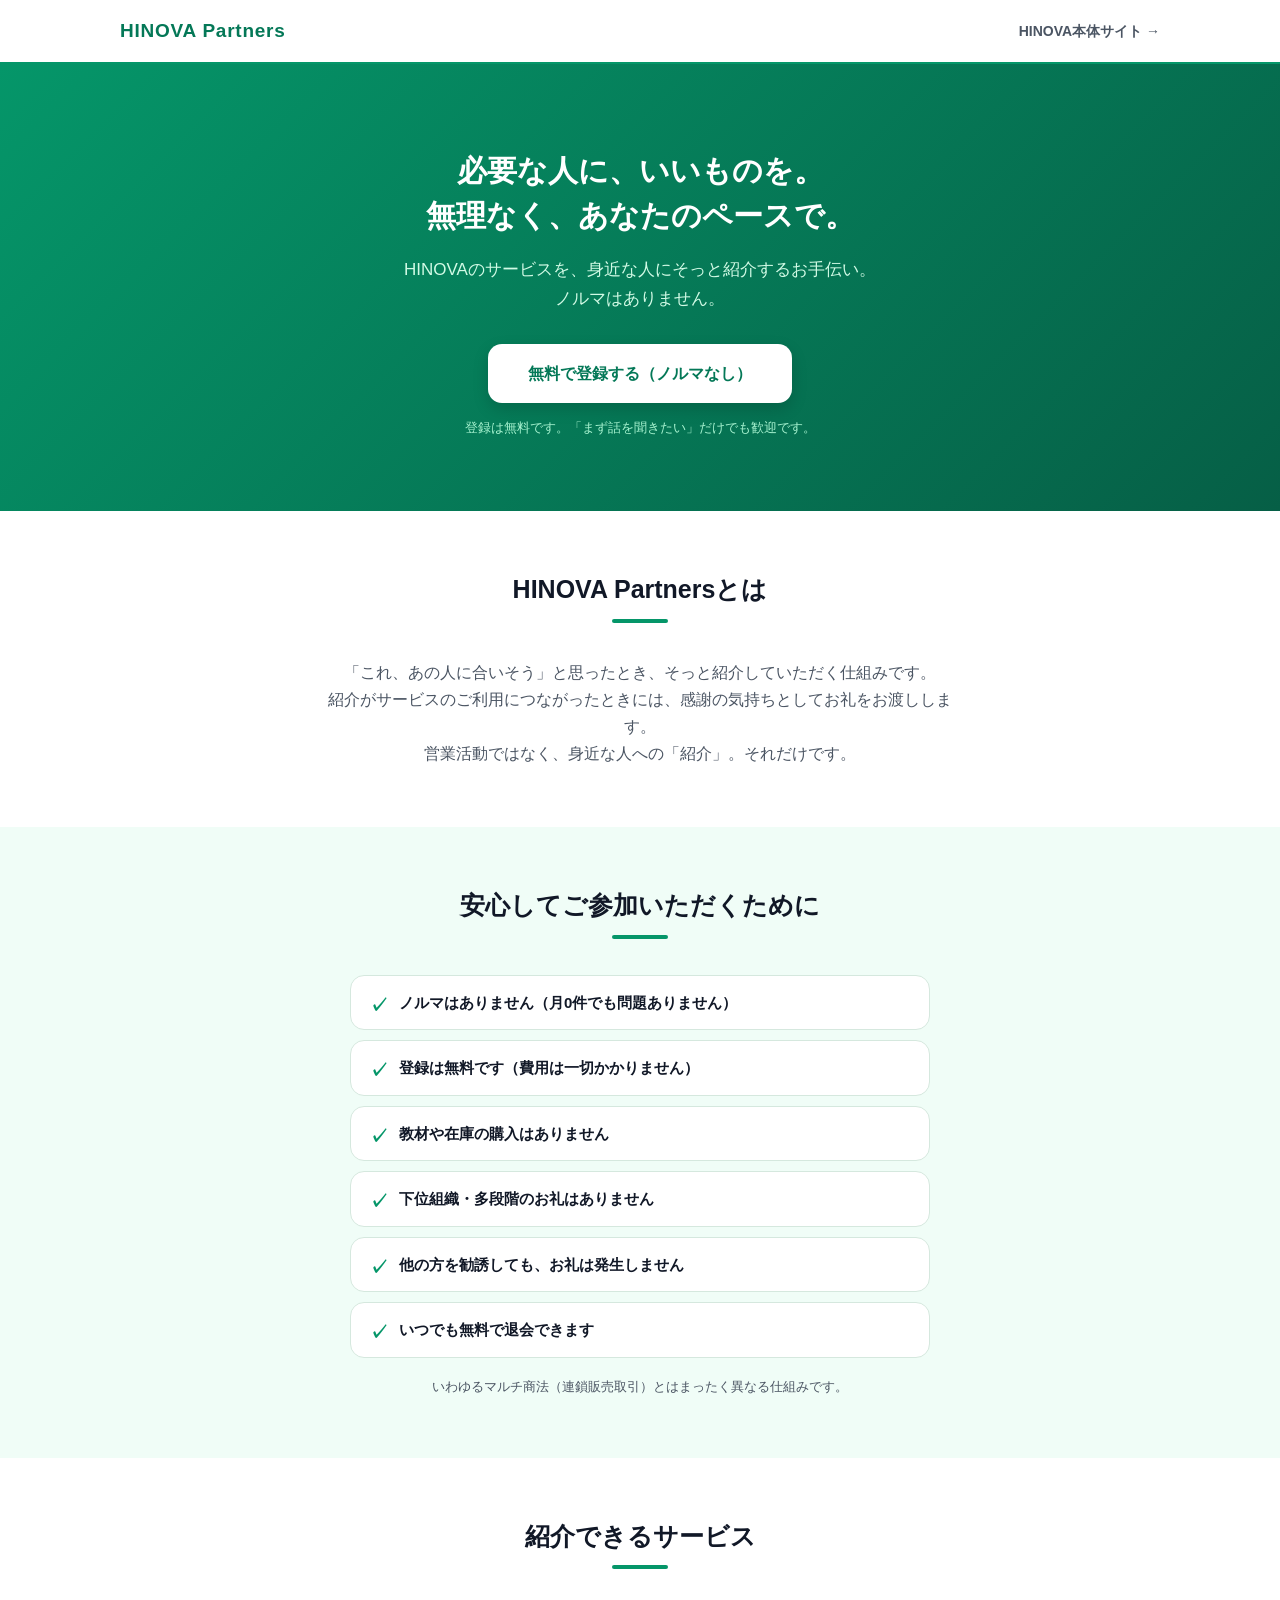
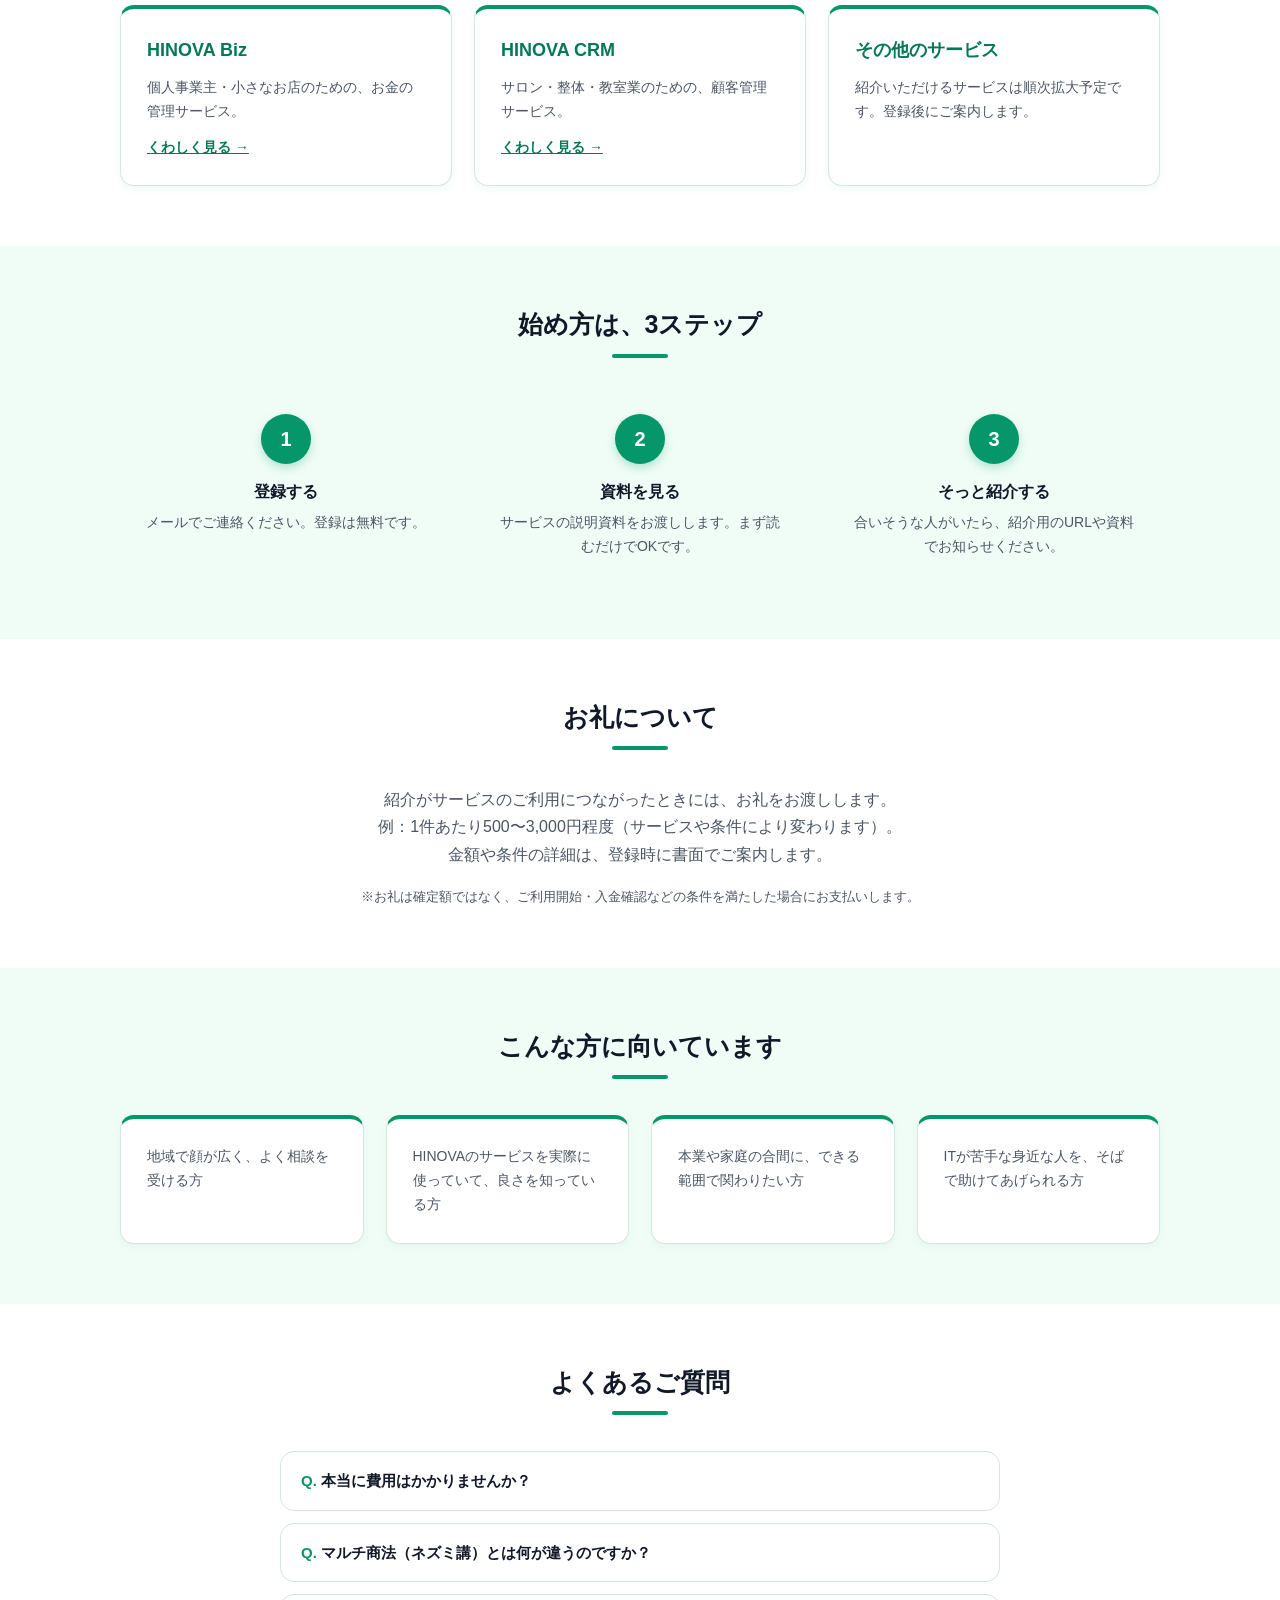
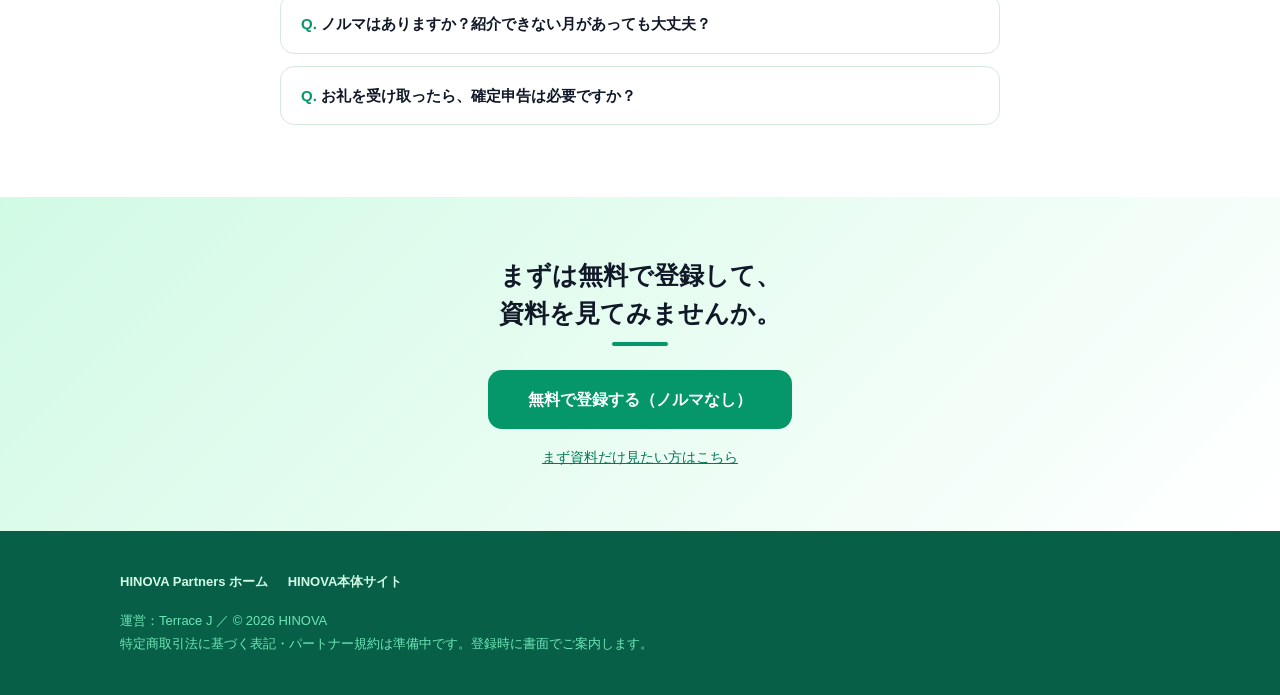
==== index.html @ 70f4c4c7 "HINOVA Partners 独立LP(グリーン基調・法務NG語なし・mailto申込) Co-Authored-By: Claude Opus 4.8 <noreply@anthropic.com" ====
<!DOCTYPE html>
<html lang="ja">
<head>
<meta charset="UTF-8">
<meta name="viewport" content="width=device-width, initial-scale=1.0">
<title>HINOVA Partners — 必要な人に、いいものを。無理なく、あなたのペースで。</title>
<meta name="description" content="ノルマなし・登録無料・月0件でも大丈夫。HINOVAのサービスを身近な人にそっと紹介する、無理のない紹介パートナー制度です。">
<meta property="og:title" content="HINOVA Partners — 必要な人に、いいものを。">
<meta property="og:description" content="ノルマなし・登録無料・月0件OK。無理のない紹介パートナー制度。">
<meta property="og:type" content="website">
<meta property="og:url" content="https://jukuro.github.io/hinova-partners-lp/">
<meta name="twitter:card" content="summary">
<link rel="stylesheet" href="assets/style.css">
</head>
<body>

<header>
  <div class="container header-inner">
    <a class="logo" href="index.html">HINOVA Partners</a>
    <nav>
      <a href="https://jukuro.github.io/hinova-lp/">HINOVA本体サイト →</a>
    </nav>
  </div>
</header>

<div class="hero">
  <div class="container">
    <h1>必要な人に、いいものを。<br>無理なく、あなたのペースで。</h1>
    <p class="lead">HINOVAのサービスを、身近な人にそっと紹介するお手伝い。<br>ノルマはありません。</p>
    <a class="btn" href="mailto:jukurog31@gmail.com?subject=HINOVA Partners 登録希望・問い合わせ">無料で登録する（ノルマなし）</a>
    <p class="micro">登録は無料です。「まず話を聞きたい」だけでも歓迎です。</p>
  </div>
</div>

<section>
  <div class="container">
    <h2>HINOVA Partnersとは</h2>
    <p style="text-align:center;max-width:640px;margin:0 auto;color:var(--text-sub)">
      「これ、あの人に合いそう」と思ったとき、そっと紹介していただく仕組みです。<br>
      紹介がサービスのご利用につながったときには、感謝の気持ちとしてお礼をお渡しします。<br>
      営業活動ではなく、身近な人への「紹介」。それだけです。
    </p>
  </div>
</section>

<section class="alt">
  <div class="container">
    <h2>安心してご参加いただくために</h2>
    <ul class="checklist">
      <li>ノルマはありません（月0件でも問題ありません）</li>
      <li>登録は無料です（費用は一切かかりません）</li>
      <li>教材や在庫の購入はありません</li>
      <li>下位組織・多段階のお礼はありません</li>
      <li>他の方を勧誘しても、お礼は発生しません</li>
      <li>いつでも無料で退会できます</li>
    </ul>
    <p class="section-note">いわゆるマルチ商法（連鎖販売取引）とはまったく異なる仕組みです。</p>
  </div>
</section>

<section>
  <div class="container">
    <h2>紹介できるサービス</h2>
    <div class="cards">
      <div class="card">
        <h3>HINOVA Biz</h3>
        <p>個人事業主・小さなお店のための、お金の管理サービス。</p>
        <p style="margin-top:12px"><a href="https://jukuro.github.io/hinova-lp/biz.html">くわしく見る →</a></p>
      </div>
      <div class="card">
        <h3>HINOVA CRM</h3>
        <p>サロン・整体・教室業のための、顧客管理サービス。</p>
        <p style="margin-top:12px"><a href="https://jukuro.github.io/hinova-lp/crm.html">くわしく見る →</a></p>
      </div>
      <div class="card">
        <h3>その他のサービス</h3>
        <p>紹介いただけるサービスは順次拡大予定です。登録後にご案内します。</p>
      </div>
    </div>
  </div>
</section>

<section class="alt">
  <div class="container">
    <h2>始め方は、3ステップ</h2>
    <div class="steps">
      <div class="step">
        <div class="num">1</div>
        <h3>登録する</h3>
        <p>メールでご連絡ください。登録は無料です。</p>
      </div>
      <div class="step">
        <div class="num">2</div>
        <h3>資料を見る</h3>
        <p>サービスの説明資料をお渡しします。まず読むだけでOKです。</p>
      </div>
      <div class="step">
        <div class="num">3</div>
        <h3>そっと紹介する</h3>
        <p>合いそうな人がいたら、紹介用のURLや資料でお知らせください。</p>
      </div>
    </div>
  </div>
</section>

<section>
  <div class="container">
    <h2>お礼について</h2>
    <p style="text-align:center;max-width:640px;margin:0 auto;color:var(--text-sub)">
      紹介がサービスのご利用につながったときには、お礼をお渡しします。<br>
      例：1件あたり500〜3,000円程度（サービスや条件により変わります）。<br>
      金額や条件の詳細は、登録時に書面でご案内します。
    </p>
    <p class="section-note">※お礼は確定額ではなく、ご利用開始・入金確認などの条件を満たした場合にお支払いします。</p>
  </div>
</section>

<section class="alt">
  <div class="container">
    <h2>こんな方に向いています</h2>
    <div class="cards">
      <div class="card"><p>地域で顔が広く、よく相談を受ける方</p></div>
      <div class="card"><p>HINOVAのサービスを実際に使っていて、良さを知っている方</p></div>
      <div class="card"><p>本業や家庭の合間に、できる範囲で関わりたい方</p></div>
      <div class="card"><p>ITが苦手な身近な人を、そばで助けてあげられる方</p></div>
    </div>
  </div>
</section>

<section>
  <div class="container">
    <h2>よくあるご質問</h2>
    <details>
      <summary>本当に費用はかかりませんか？</summary>
      <p>はい。登録料・教材費・在庫の購入など、費用は一切かかりません。</p>
    </details>
    <details>
      <summary>マルチ商法（ネズミ講）とは何が違うのですか？</summary>
      <p>大きく異なります。登録は無料で、何かを購入する必要はなく、他の方を勧誘してもお礼は発生しません。下位組織や多段階のお礼の仕組みもありません。サービスの利用につながる「紹介」だけにお礼をお渡しする仕組みです。</p>
    </details>
    <details>
      <summary>ノルマはありますか？紹介できない月があっても大丈夫？</summary>
      <p>ノルマはありません。月0件でもまったく問題ありませんし、それを理由に不利な扱いをすることもありません。</p>
    </details>
    <details>
      <summary>お礼を受け取ったら、確定申告は必要ですか？</summary>
      <p>お礼の金額やご自身の状況によって異なります。一般的なご案内は資料でお渡ししますが、詳細は税務署や税理士へのご確認をおすすめします。</p>
    </details>
  </div>
</section>

<section class="cta-section">
  <div class="container">
    <h2>まずは無料で登録して、<br>資料を見てみませんか。</h2>
    <a class="btn" href="mailto:jukurog31@gmail.com?subject=HINOVA Partners 登録希望・問い合わせ">無料で登録する（ノルマなし）</a>
    <p style="margin-top:14px"><a href="mailto:jukurog31@gmail.com?subject=HINOVA Partners 資料希望" style="color:var(--accent-dark);font-size:14px">まず資料だけ見たい方はこちら</a></p>
  </div>
</section>

<footer>
  <div class="container">
    <div class="footer-nav">
      <a href="index.html">HINOVA Partners ホーム</a>
      <a href="https://jukuro.github.io/hinova-lp/">HINOVA本体サイト</a>
    </div>
    <p class="copy">運営：Terrace J ／ © 2026 HINOVA<br>特定商取引法に基づく表記・パートナー規約は準備中です。登録時に書面でご案内します。</p>
  </div>
</footer>

</body>
</html>
---- assets/style.css ----
/* HINOVA Partners 独立サイト — 落ち着いた、でもはっきりしたグリーン */
:root {
  --accent: #059669;        /* エメラルドグリーン(はっきり・でも穏やか) */
  --accent-dark: #047857;
  --accent-deep: #065F46;
  --accent-soft: #D1FAE5;
  --text: #111827;
  --text-sub: #4B5563;
  --bg: #FFFFFF;
  --bg-alt: #F0FDF7;
  --border: #D5E8DE;
  --radius: 14px;
}
* { margin: 0; padding: 0; box-sizing: border-box; }
html { scroll-behavior: smooth; }
body {
  font-family: "Hiragino Kaku Gothic ProN", "Yu Gothic", Meiryo, sans-serif;
  color: var(--text); background: var(--bg); line-height: 1.7; font-size: 16px;
}
.container { max-width: 1080px; margin: 0 auto; padding: 0 20px; }

header {
  position: sticky; top: 0; z-index: 100;
  background: rgba(255,255,255,.96); backdrop-filter: blur(6px);
  border-bottom: 2px solid var(--accent);
}
.header-inner { display: flex; align-items: center; justify-content: space-between; height: 62px; }
.logo { font-weight: 800; font-size: 19px; color: var(--accent-dark); text-decoration: none; letter-spacing: .04em; }
nav a { color: var(--text-sub); text-decoration: none; font-size: 14px; margin-left: 18px; font-weight: 600; }
nav a:hover, nav a.active { color: var(--accent-dark); }

.hero {
  background: linear-gradient(135deg, var(--accent) 0%, var(--accent-deep) 100%);
  color: #fff; padding: 84px 0 72px; text-align: center;
}
.hero h1 { font-size: 30px; line-height: 1.5; margin-bottom: 18px; font-weight: 800; }
.hero p.lead { color: #D1FAE5; font-size: 17px; margin-bottom: 30px; }
.hero .micro { font-size: 13px; color: #A7F3D0; margin-top: 14px; }
.hero .btn { background: #fff; color: var(--accent-dark); box-shadow: 0 6px 16px rgba(0,0,0,.15); }
.hero .btn:hover { background: var(--accent-soft); }

.btn {
  display: inline-block; background: var(--accent); color: #fff;
  padding: 16px 40px; border-radius: var(--radius); text-decoration: none;
  font-weight: 700; font-size: 16px; min-height: 44px; transition: all .2s;
}
.btn:hover { background: var(--accent-dark); }
.btn.secondary { background: #fff; color: var(--accent-dark); border: 2px solid var(--accent); }
.btn.secondary:hover { background: var(--accent-soft); }

section { padding: 60px 0; }
section.alt { background: var(--bg-alt); }
h2 { font-size: 25px; text-align: center; margin-bottom: 36px; font-weight: 800; position: relative; padding-bottom: 14px; line-height: 1.5; }
h2::after { content: ""; position: absolute; left: 50%; bottom: 0; transform: translateX(-50%); width: 56px; height: 4px; background: var(--accent); border-radius: 2px; }
.section-note { text-align: center; color: var(--text-sub); font-size: 13px; margin-top: 18px; }

.cards { display: grid; grid-template-columns: repeat(auto-fit, minmax(220px, 1fr)); gap: 22px; }
.card {
  background: #fff; border: 1px solid var(--border); border-top: 4px solid var(--accent);
  border-radius: var(--radius); padding: 26px; box-shadow: 0 3px 10px rgba(5,150,105,.06);
}
.card h3 { font-size: 18px; margin-bottom: 10px; color: var(--accent-dark); }
.card p { font-size: 14px; color: var(--text-sub); }
.card a { color: var(--accent-dark); font-weight: 700; }

.steps { display: grid; grid-template-columns: repeat(auto-fit, minmax(200px, 1fr)); gap: 22px; }
.step { text-align: center; padding: 20px; }
.step .num {
  display: inline-flex; align-items: center; justify-content: center;
  width: 50px; height: 50px; border-radius: 50%;
  background: var(--accent); color: #fff; font-weight: 800; font-size: 20px; margin-bottom: 14px;
  box-shadow: 0 4px 10px rgba(5,150,105,.25);
}
.step h3 { font-size: 16px; margin-bottom: 6px; }
.step p { font-size: 14px; color: var(--text-sub); }

.checklist { max-width: 580px; margin: 0 auto; list-style: none; }
.checklist li {
  padding: 14px 16px 14px 48px; position: relative; background: #fff;
  border: 1px solid var(--border); border-radius: var(--radius); margin-bottom: 10px; font-size: 15px; font-weight: 600;
}
.checklist li::before {
  content: "✓"; position: absolute; left: 18px; color: var(--accent);
  font-weight: 800; font-size: 19px;
}

details {
  background: #fff; border: 1px solid var(--border); border-radius: var(--radius);
  margin-bottom: 12px; padding: 0 20px; max-width: 720px; margin-left: auto; margin-right: auto;
}
details summary { cursor: pointer; padding: 16px 0; font-weight: 700; font-size: 15px; list-style: none; }
details summary::before { content: "Q. "; color: var(--accent); font-weight: 800; }
details p { padding: 0 0 16px; font-size: 14px; color: var(--text-sub); }

.cta-section { text-align: center; background: linear-gradient(135deg, var(--accent-soft), #fff); }
.cta-section h2 { margin-bottom: 24px; }

footer { background: var(--accent-deep); color: #A7F3D0; padding: 40px 0; font-size: 13px; }
footer .footer-nav { margin-bottom: 16px; }
footer .footer-nav a { color: #D1FAE5; text-decoration: none; margin-right: 16px; font-weight: 600; }
footer .footer-nav a:hover { color: #fff; }
footer .copy { color: #6EE7B7; line-height: 1.8; }

@media (max-width: 767px) {
  .hero { padding: 60px 0 52px; }
  .hero h1 { font-size: 24px; }
  h2 { font-size: 20px; }
  nav a { margin-left: 12px; font-size: 13px; }
  section { padding: 44px 0; }
}
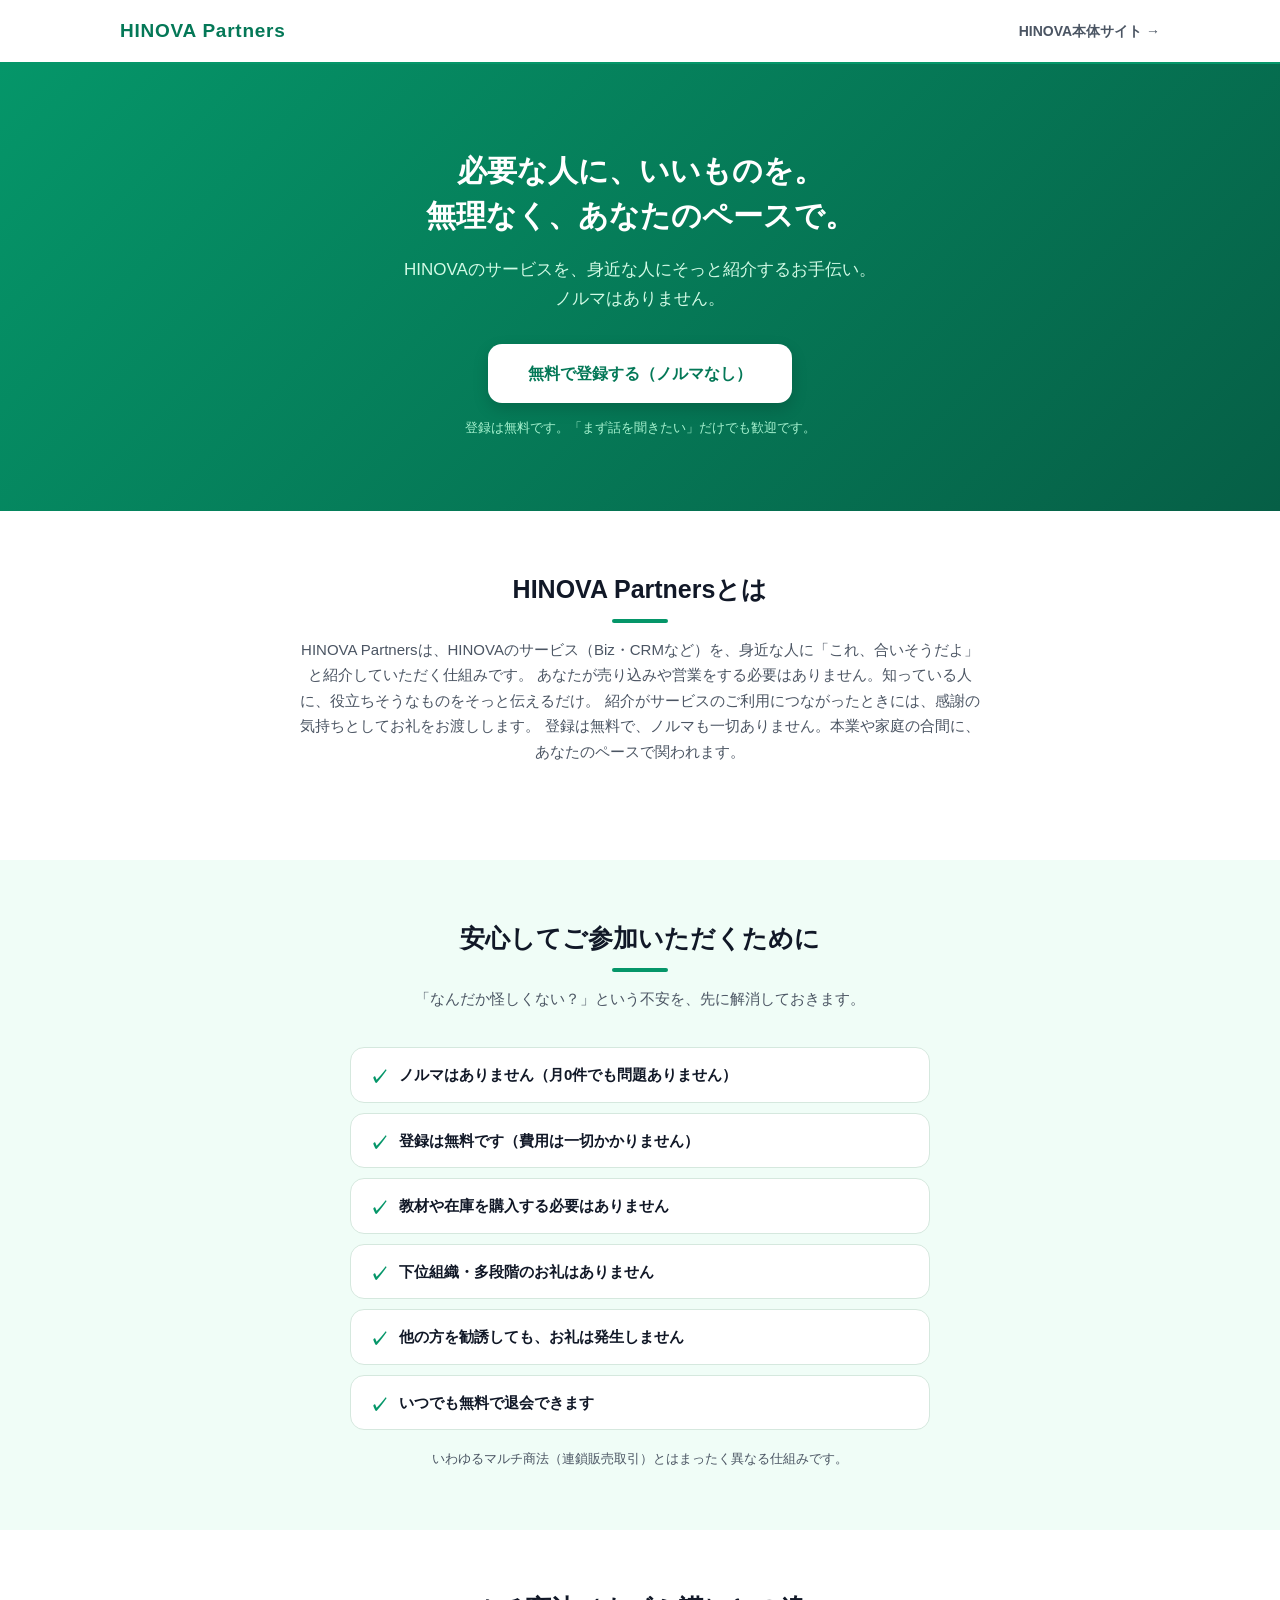
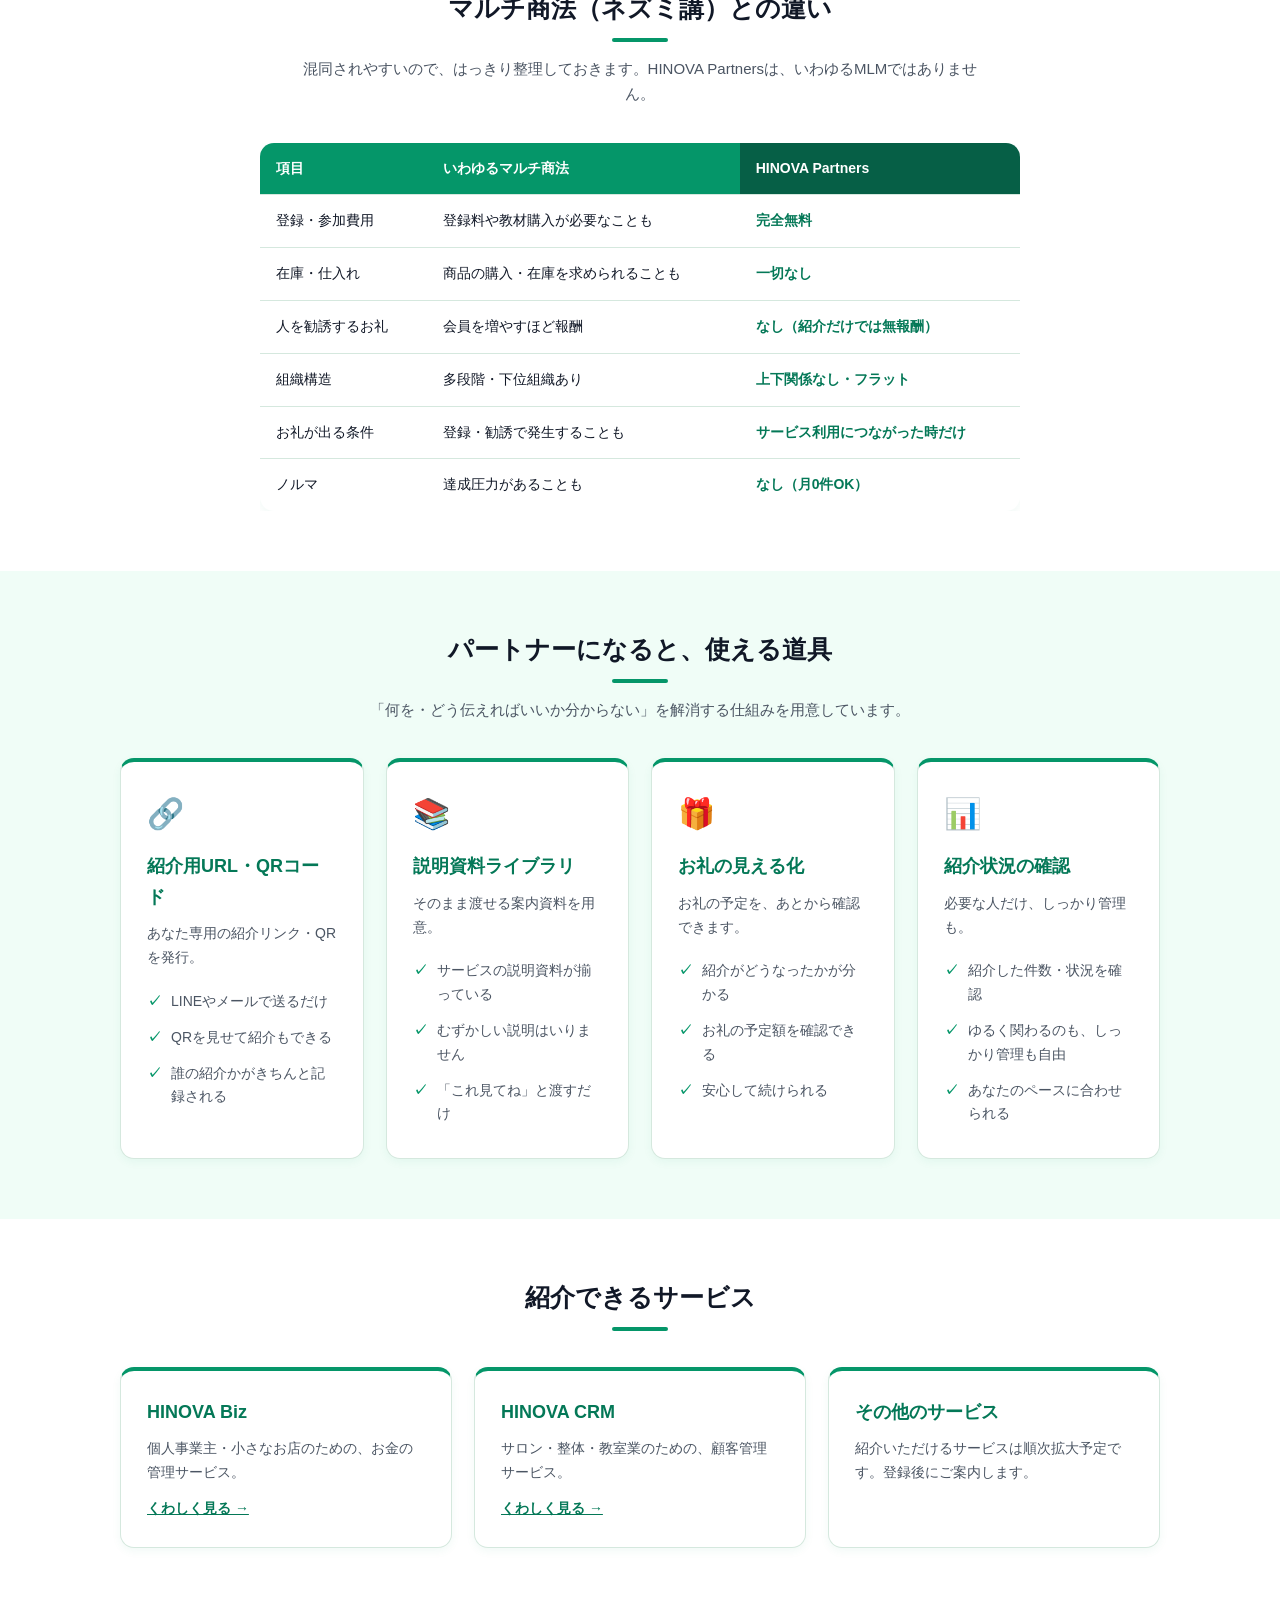
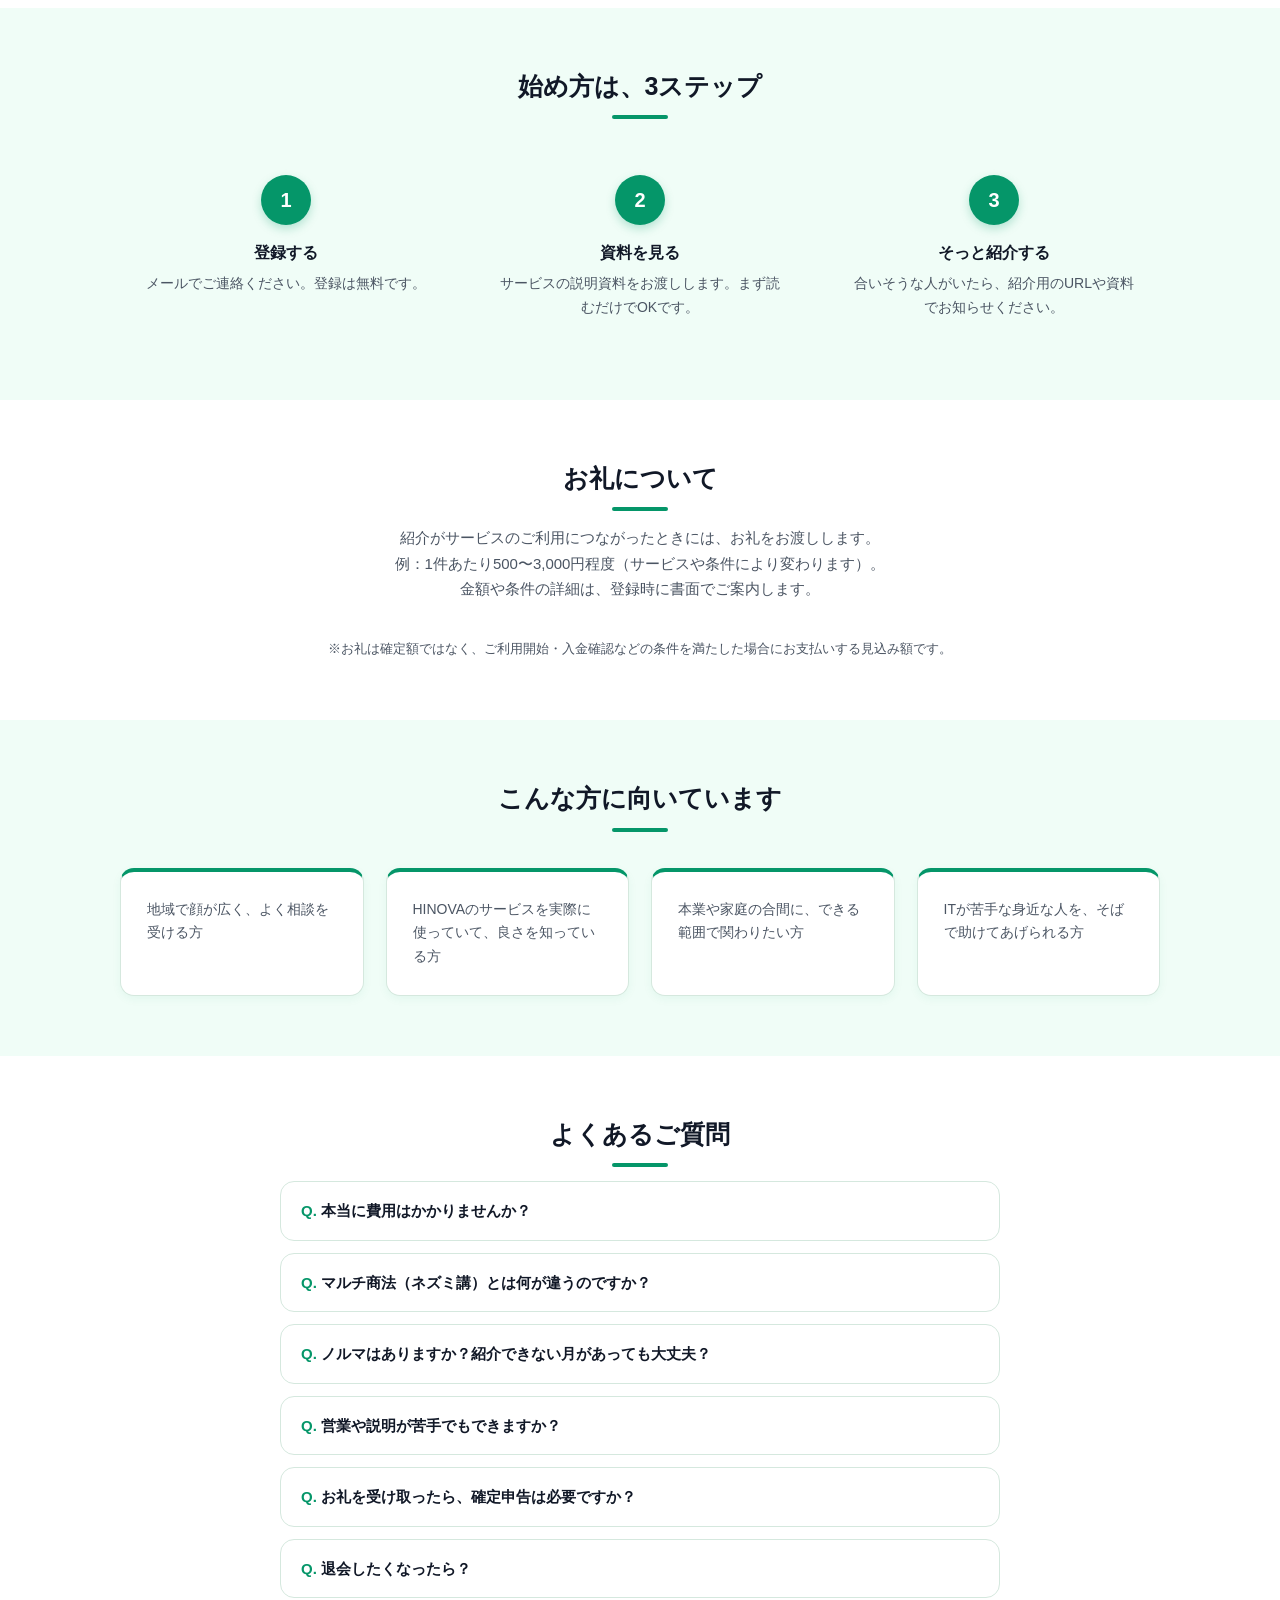
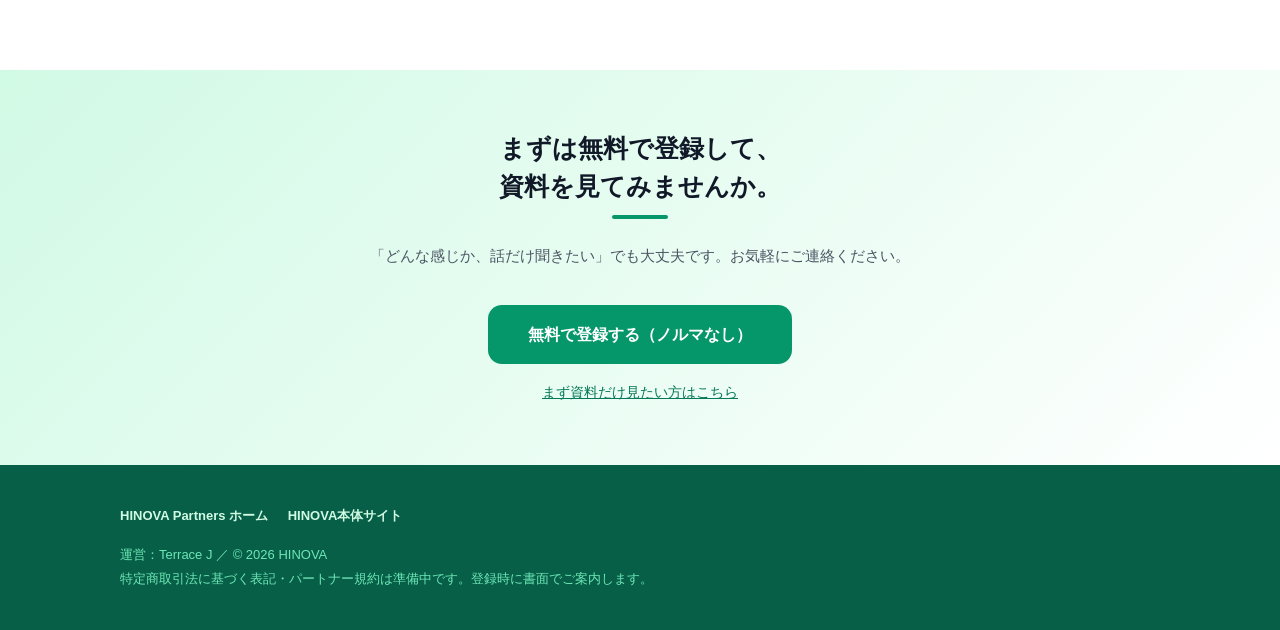
==== commit 14b20d3e: "Partners LPの情報量を充実(仕組み詳細・パートナー用機能・MLMとの違い比較表・FAQ拡充) Co-Authored-By: Claude Opus 4.8 <noreply@anthrop" ====
--- a/index.html
+++ b/index.html
@@ -4,7 +4,7 @@
 <meta charset="UTF-8">
 <meta name="viewport" content="width=device-width, initial-scale=1.0">
 <title>HINOVA Partners — 必要な人に、いいものを。無理なく、あなたのペースで。</title>
-<meta name="description" content="ノルマなし・登録無料・月0件でも大丈夫。HINOVAのサービスを身近な人にそっと紹介する、無理のない紹介パートナー制度です。">
+<meta name="description" content="ノルマなし・登録無料・月0件でも大丈夫。HINOVAのサービスを身近な人にそっと紹介する、無理のない紹介パートナー制度です。紹介用URL・QR、説明資料、お礼の見える化まで用意しています。">
 <meta property="og:title" content="HINOVA Partners — 必要な人に、いいものを。">
 <meta property="og:description" content="ノルマなし・登録無料・月0件OK。無理のない紹介パートナー制度。">
 <meta property="og:type" content="website">
@@ -35,10 +35,11 @@
 <section>
   <div class="container">
     <h2>HINOVA Partnersとは</h2>
-    <p style="text-align:center;max-width:640px;margin:0 auto;color:var(--text-sub)">
-      「これ、あの人に合いそう」と思ったとき、そっと紹介していただく仕組みです。<br>
-      紹介がサービスのご利用につながったときには、感謝の気持ちとしてお礼をお渡しします。<br>
-      営業活動ではなく、身近な人への「紹介」。それだけです。
+    <p class="lead-text">
+      HINOVA Partnersは、HINOVAのサービス（Biz・CRMなど）を、身近な人に「これ、合いそうだよ」と紹介していただく仕組みです。
+      あなたが売り込みや営業をする必要はありません。知っている人に、役立ちそうなものをそっと伝えるだけ。
+      紹介がサービスのご利用につながったときには、感謝の気持ちとしてお礼をお渡しします。
+      登録は無料で、ノルマも一切ありません。本業や家庭の合間に、あなたのペースで関われます。
     </p>
   </div>
 </section>
@@ -46,10 +47,11 @@
 <section class="alt">
   <div class="container">
     <h2>安心してご参加いただくために</h2>
+    <p class="lead-text">「なんだか怪しくない？」という不安を、先に解消しておきます。</p>
     <ul class="checklist">
       <li>ノルマはありません（月0件でも問題ありません）</li>
       <li>登録は無料です（費用は一切かかりません）</li>
-      <li>教材や在庫の購入はありません</li>
+      <li>教材や在庫を購入する必要はありません</li>
       <li>下位組織・多段階のお礼はありません</li>
       <li>他の方を勧誘しても、お礼は発生しません</li>
       <li>いつでも無料で退会できます</li>
@@ -60,8 +62,79 @@
 
 <section>
   <div class="container">
+    <h2>マルチ商法（ネズミ講）との違い</h2>
+    <p class="lead-text">混同されやすいので、はっきり整理しておきます。HINOVA Partnersは、いわゆるMLMではありません。</p>
+    <div class="compare">
+      <table>
+        <thead>
+          <tr><th>項目</th><th>いわゆるマルチ商法</th><th class="hl">HINOVA Partners</th></tr>
+        </thead>
+        <tbody>
+          <tr><td>登録・参加費用</td><td>登録料や教材購入が必要なことも</td><td class="yes">完全無料</td></tr>
+          <tr><td>在庫・仕入れ</td><td>商品の購入・在庫を求められることも</td><td class="yes">一切なし</td></tr>
+          <tr><td>人を勧誘するお礼</td><td>会員を増やすほど報酬</td><td class="yes">なし（紹介だけでは無報酬）</td></tr>
+          <tr><td>組織構造</td><td>多段階・下位組織あり</td><td class="yes">上下関係なし・フラット</td></tr>
+          <tr><td>お礼が出る条件</td><td>登録・勧誘で発生することも</td><td class="yes">サービス利用につながった時だけ</td></tr>
+          <tr><td>ノルマ</td><td>達成圧力があることも</td><td class="yes">なし（月0件OK）</td></tr>
+        </tbody>
+      </table>
+    </div>
+  </div>
+</section>
+
+<section class="alt">
+  <div class="container">
+    <h2>パートナーになると、使える道具</h2>
+    <p class="lead-text">「何を・どう伝えればいいか分からない」を解消する仕組みを用意しています。</p>
+    <div class="cards">
+      <div class="card">
+        <div class="icon">🔗</div>
+        <h3>紹介用URL・QRコード</h3>
+        <p>あなた専用の紹介リンク・QRを発行。</p>
+        <ul class="feature-list">
+          <li>LINEやメールで送るだけ</li>
+          <li>QRを見せて紹介もできる</li>
+          <li>誰の紹介かがきちんと記録される</li>
+        </ul>
+      </div>
+      <div class="card">
+        <div class="icon">📚</div>
+        <h3>説明資料ライブラリ</h3>
+        <p>そのまま渡せる案内資料を用意。</p>
+        <ul class="feature-list">
+          <li>サービスの説明資料が揃っている</li>
+          <li>むずかしい説明はいりません</li>
+          <li>「これ見てね」と渡すだけ</li>
+        </ul>
+      </div>
+      <div class="card">
+        <div class="icon">🎁</div>
+        <h3>お礼の見える化</h3>
+        <p>お礼の予定を、あとから確認できます。</p>
+        <ul class="feature-list">
+          <li>紹介がどうなったかが分かる</li>
+          <li>お礼の予定額を確認できる</li>
+          <li>安心して続けられる</li>
+        </ul>
+      </div>
+      <div class="card">
+        <div class="icon">📊</div>
+        <h3>紹介状況の確認</h3>
+        <p>必要な人だけ、しっかり管理も。</p>
+        <ul class="feature-list">
+          <li>紹介した件数・状況を確認</li>
+          <li>ゆるく関わるのも、しっかり管理も自由</li>
+          <li>あなたのペースに合わせられる</li>
+        </ul>
+      </div>
+    </div>
+  </div>
+</section>
+
+<section>
+  <div class="container">
     <h2>紹介できるサービス</h2>
-    <div class="cards">
+    <div class="cards mt36">
       <div class="card">
         <h3>HINOVA Biz</h3>
         <p>個人事業主・小さなお店のための、お金の管理サービス。</p>
@@ -83,7 +156,7 @@
 <section class="alt">
   <div class="container">
     <h2>始め方は、3ステップ</h2>
-    <div class="steps">
+    <div class="steps mt36">
       <div class="step">
         <div class="num">1</div>
         <h3>登録する</h3>
@@ -106,19 +179,19 @@
 <section>
   <div class="container">
     <h2>お礼について</h2>
-    <p style="text-align:center;max-width:640px;margin:0 auto;color:var(--text-sub)">
+    <p class="lead-text">
       紹介がサービスのご利用につながったときには、お礼をお渡しします。<br>
       例：1件あたり500〜3,000円程度（サービスや条件により変わります）。<br>
       金額や条件の詳細は、登録時に書面でご案内します。
     </p>
-    <p class="section-note">※お礼は確定額ではなく、ご利用開始・入金確認などの条件を満たした場合にお支払いします。</p>
+    <p class="section-note">※お礼は確定額ではなく、ご利用開始・入金確認などの条件を満たした場合にお支払いする見込み額です。</p>
   </div>
 </section>
 
 <section class="alt">
   <div class="container">
     <h2>こんな方に向いています</h2>
-    <div class="cards">
+    <div class="cards mt36">
       <div class="card"><p>地域で顔が広く、よく相談を受ける方</p></div>
       <div class="card"><p>HINOVAのサービスを実際に使っていて、良さを知っている方</p></div>
       <div class="card"><p>本業や家庭の合間に、できる範囲で関わりたい方</p></div>
@@ -132,19 +205,27 @@
     <h2>よくあるご質問</h2>
     <details>
       <summary>本当に費用はかかりませんか？</summary>
-      <p>はい。登録料・教材費・在庫の購入など、費用は一切かかりません。</p>
+      <p>はい。登録料・教材費・在庫の購入など、費用は一切かかりません。無料でご登録いただけます。</p>
     </details>
     <details>
       <summary>マルチ商法（ネズミ講）とは何が違うのですか？</summary>
-      <p>大きく異なります。登録は無料で、何かを購入する必要はなく、他の方を勧誘してもお礼は発生しません。下位組織や多段階のお礼の仕組みもありません。サービスの利用につながる「紹介」だけにお礼をお渡しする仕組みです。</p>
+      <p>大きく異なります。登録は無料で、何かを購入する必要はなく、他の方を勧誘してもお礼は発生しません。下位組織や多段階のお礼の仕組みもありません。サービスの利用につながる「紹介」だけにお礼をお渡しする、シンプルな仕組みです。上の「マルチ商法との違い」もご覧ください。</p>
     </details>
     <details>
       <summary>ノルマはありますか？紹介できない月があっても大丈夫？</summary>
-      <p>ノルマはありません。月0件でもまったく問題ありませんし、それを理由に不利な扱いをすることもありません。</p>
+      <p>ノルマはありません。月0件でもまったく問題ありませんし、それを理由に不利な扱いをすることもありません。あなたのペースで大丈夫です。</p>
+    </details>
+    <details>
+      <summary>営業や説明が苦手でもできますか？</summary>
+      <p>はい。むずかしい説明はいりません。用意された説明資料や紹介用URLを渡すだけでも大丈夫です。「これ良さそうだよ」と伝えるくらいの感覚で構いません。</p>
     </details>
     <details>
       <summary>お礼を受け取ったら、確定申告は必要ですか？</summary>
-      <p>お礼の金額やご自身の状況によって異なります。一般的なご案内は資料でお渡ししますが、詳細は税務署や税理士へのご確認をおすすめします。</p>
+      <p>お礼の金額やご自身の状況によって異なります。一般的なご案内は資料でお渡ししますが、詳しくは税務署や税理士へのご確認をおすすめします。</p>
+    </details>
+    <details>
+      <summary>退会したくなったら？</summary>
+      <p>いつでも無料で退会いただけます。手続きも簡単で、引き止めることはありません。</p>
     </details>
   </div>
 </section>
@@ -152,6 +233,7 @@
 <section class="cta-section">
   <div class="container">
     <h2>まずは無料で登録して、<br>資料を見てみませんか。</h2>
+    <p class="lead-text">「どんな感じか、話だけ聞きたい」でも大丈夫です。お気軽にご連絡ください。</p>
     <a class="btn" href="mailto:jukurog31@gmail.com?subject=HINOVA Partners 登録希望・問い合わせ">無料で登録する（ノルマなし）</a>
     <p style="margin-top:14px"><a href="mailto:jukurog31@gmail.com?subject=HINOVA Partners 資料希望" style="color:var(--accent-dark);font-size:14px">まず資料だけ見たい方はこちら</a></p>
   </div>
--- a/assets/style.css
+++ b/assets/style.css
@@ -1,6 +1,6 @@
 /* HINOVA Partners 独立サイト — 落ち着いた、でもはっきりしたグリーン */
 :root {
-  --accent: #059669;        /* エメラルドグリーン(はっきり・でも穏やか) */
+  --accent: #059669;
   --accent-dark: #047857;
   --accent-deep: #065F46;
   --accent-soft: #D1FAE5;
@@ -50,18 +50,24 @@
 
 section { padding: 60px 0; }
 section.alt { background: var(--bg-alt); }
-h2 { font-size: 25px; text-align: center; margin-bottom: 36px; font-weight: 800; position: relative; padding-bottom: 14px; line-height: 1.5; }
+h2 { font-size: 25px; text-align: center; margin-bottom: 14px; font-weight: 800; position: relative; padding-bottom: 14px; line-height: 1.5; }
 h2::after { content: ""; position: absolute; left: 50%; bottom: 0; transform: translateX(-50%); width: 56px; height: 4px; background: var(--accent); border-radius: 2px; }
+.lead-text { text-align: center; max-width: 680px; margin: 0 auto 36px; color: var(--text-sub); font-size: 15px; }
 .section-note { text-align: center; color: var(--text-sub); font-size: 13px; margin-top: 18px; }
+.mt36 { margin-top: 36px; }
 
-.cards { display: grid; grid-template-columns: repeat(auto-fit, minmax(220px, 1fr)); gap: 22px; }
+.cards { display: grid; grid-template-columns: repeat(auto-fit, minmax(240px, 1fr)); gap: 22px; }
 .card {
   background: #fff; border: 1px solid var(--border); border-top: 4px solid var(--accent);
   border-radius: var(--radius); padding: 26px; box-shadow: 0 3px 10px rgba(5,150,105,.06);
 }
 .card h3 { font-size: 18px; margin-bottom: 10px; color: var(--accent-dark); }
 .card p { font-size: 14px; color: var(--text-sub); }
+.card .icon { font-size: 30px; margin-bottom: 12px; }
 .card a { color: var(--accent-dark); font-weight: 700; }
+.feature-list { list-style: none; margin-top: 14px; }
+.feature-list li { position: relative; padding: 6px 0 6px 24px; font-size: 14px; color: var(--text-sub); }
+.feature-list li::before { content: "✓"; position: absolute; left: 0; color: var(--accent); font-weight: 800; }
 
 .steps { display: grid; grid-template-columns: repeat(auto-fit, minmax(200px, 1fr)); gap: 22px; }
 .step { text-align: center; padding: 20px; }
@@ -83,6 +89,15 @@
   content: "✓"; position: absolute; left: 18px; color: var(--accent);
   font-weight: 800; font-size: 19px;
 }
+
+/* 比較表(MLMとの違い) */
+.compare { max-width: 760px; margin: 0 auto; overflow-x: auto; }
+.compare table { width: 100%; border-collapse: collapse; background: #fff; border-radius: var(--radius); overflow: hidden; box-shadow: 0 3px 10px rgba(5,150,105,.06); }
+.compare th, .compare td { padding: 14px 16px; text-align: left; font-size: 14px; border-bottom: 1px solid var(--border); }
+.compare thead th { background: var(--accent); color: #fff; font-weight: 700; }
+.compare thead th.hl { background: var(--accent-deep); }
+.compare td.yes { color: var(--accent-dark); font-weight: 700; }
+.compare tbody tr:last-child td { border-bottom: none; }
 
 details {
   background: #fff; border: 1px solid var(--border); border-radius: var(--radius);
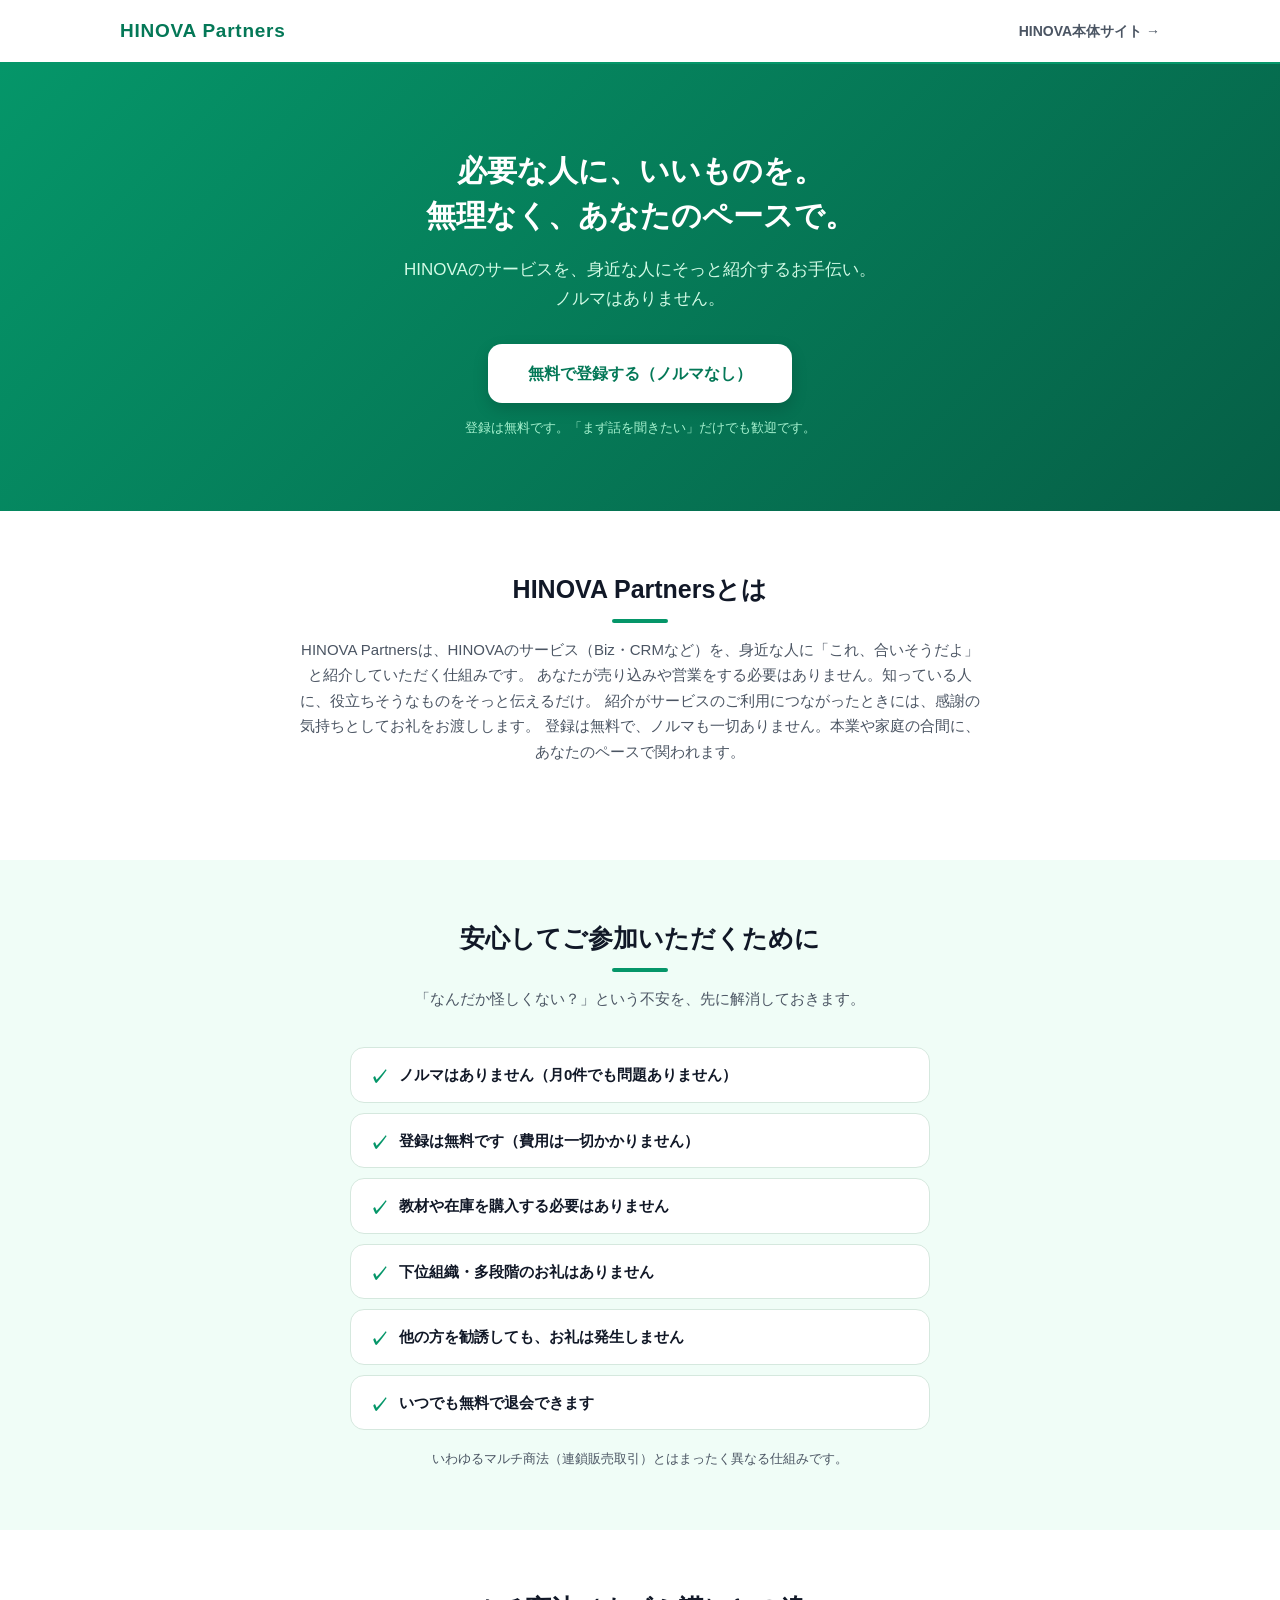
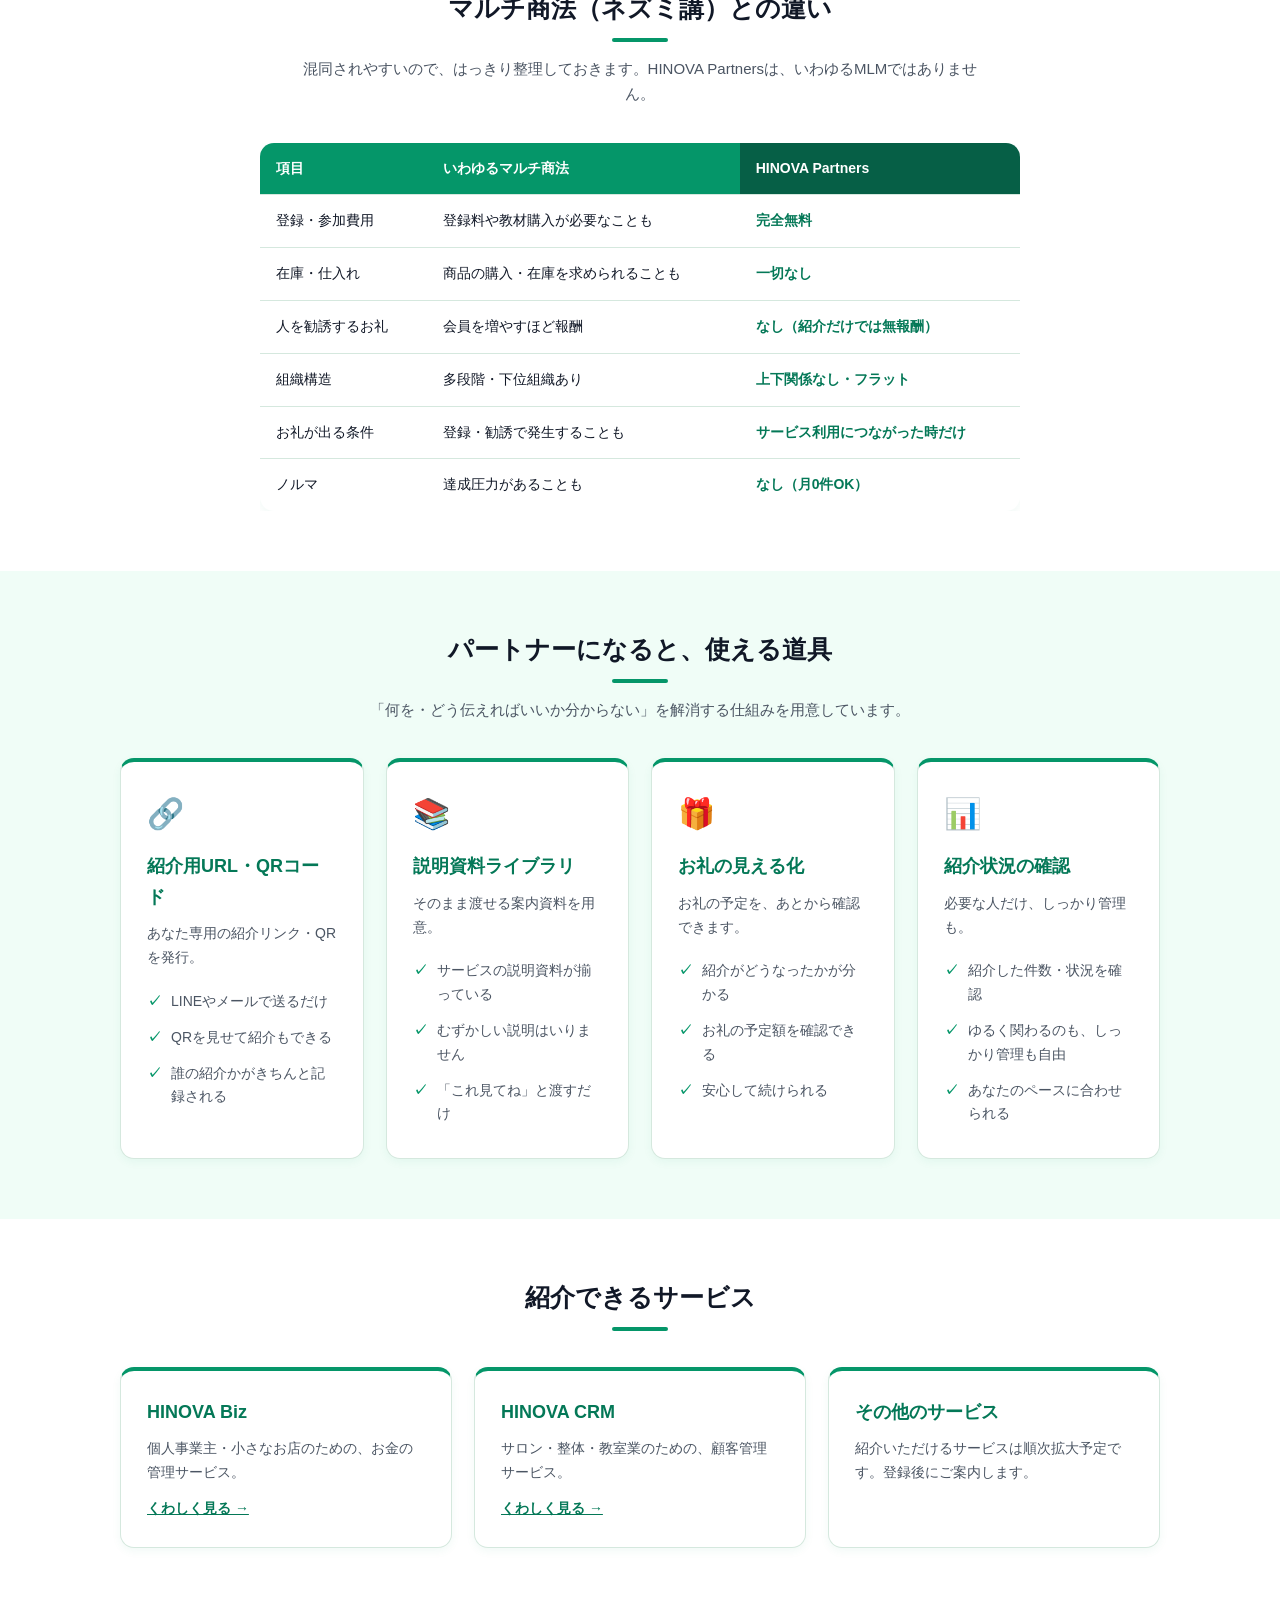
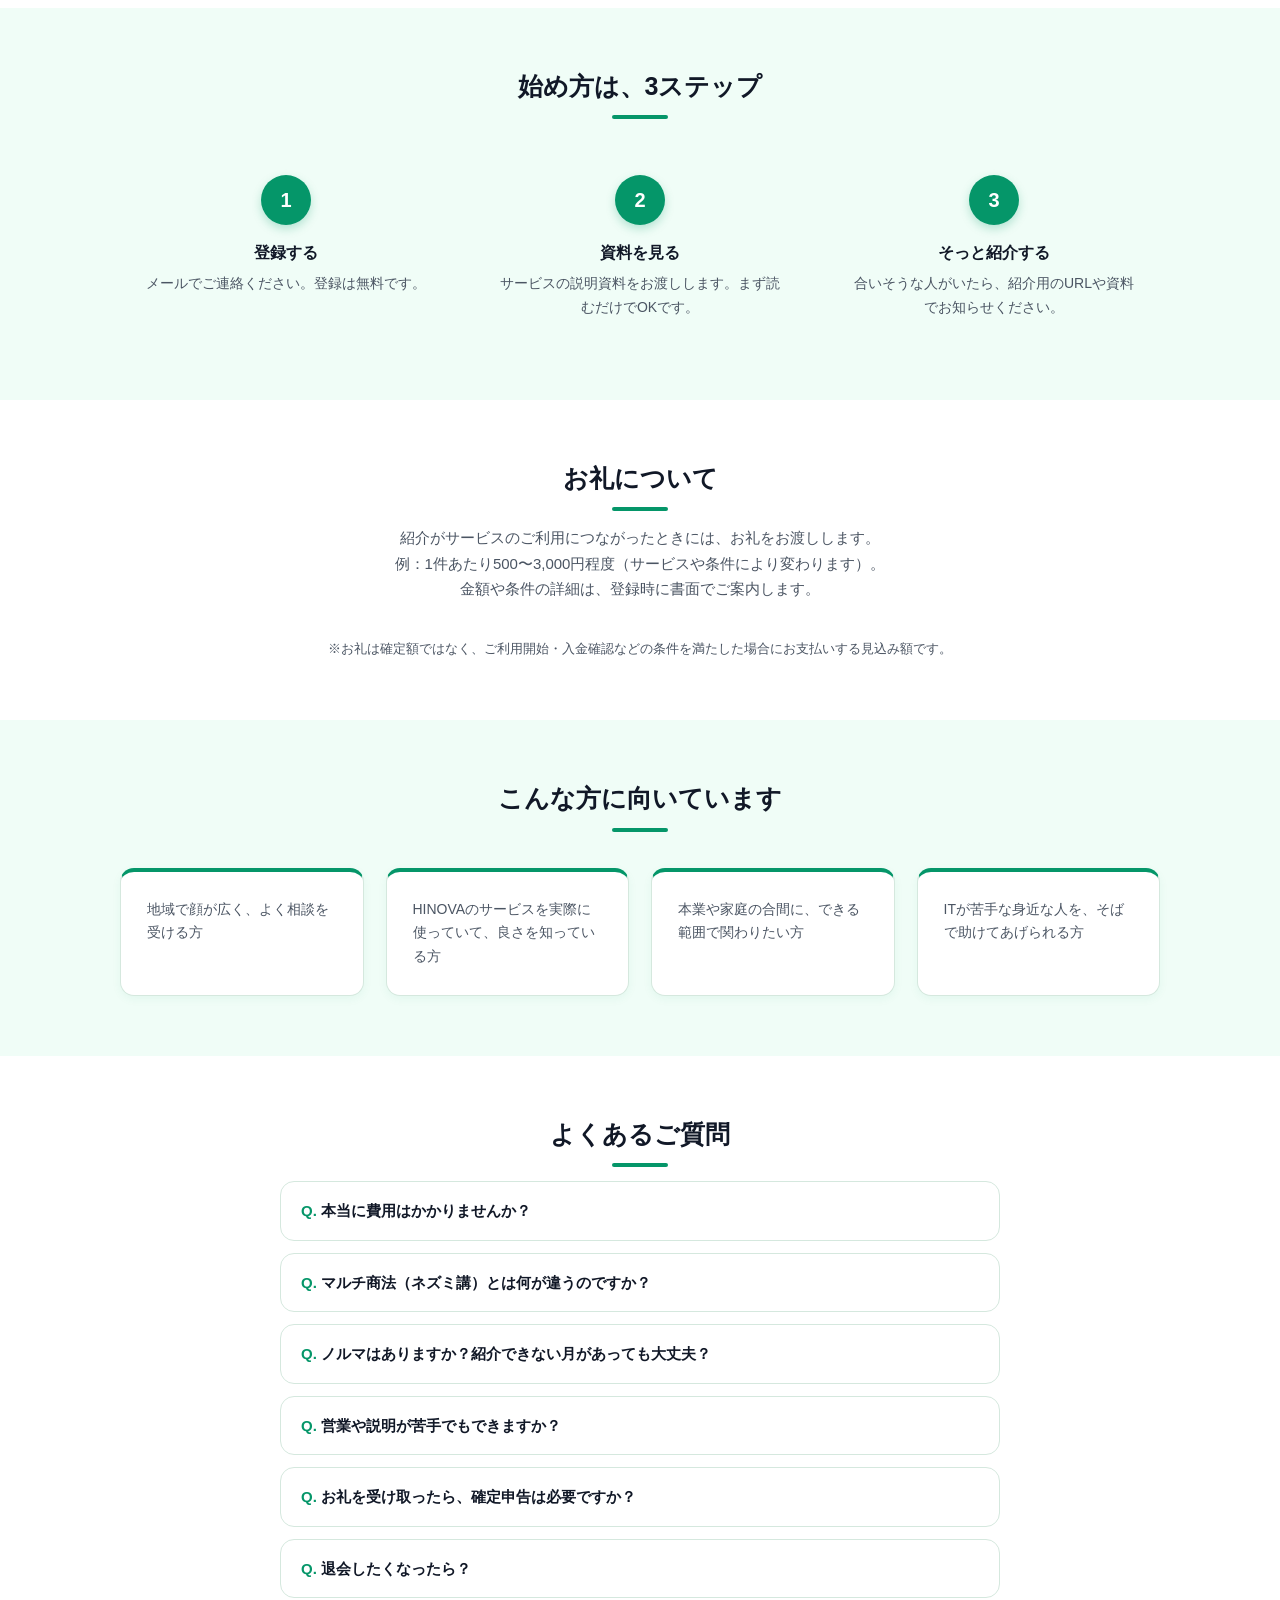
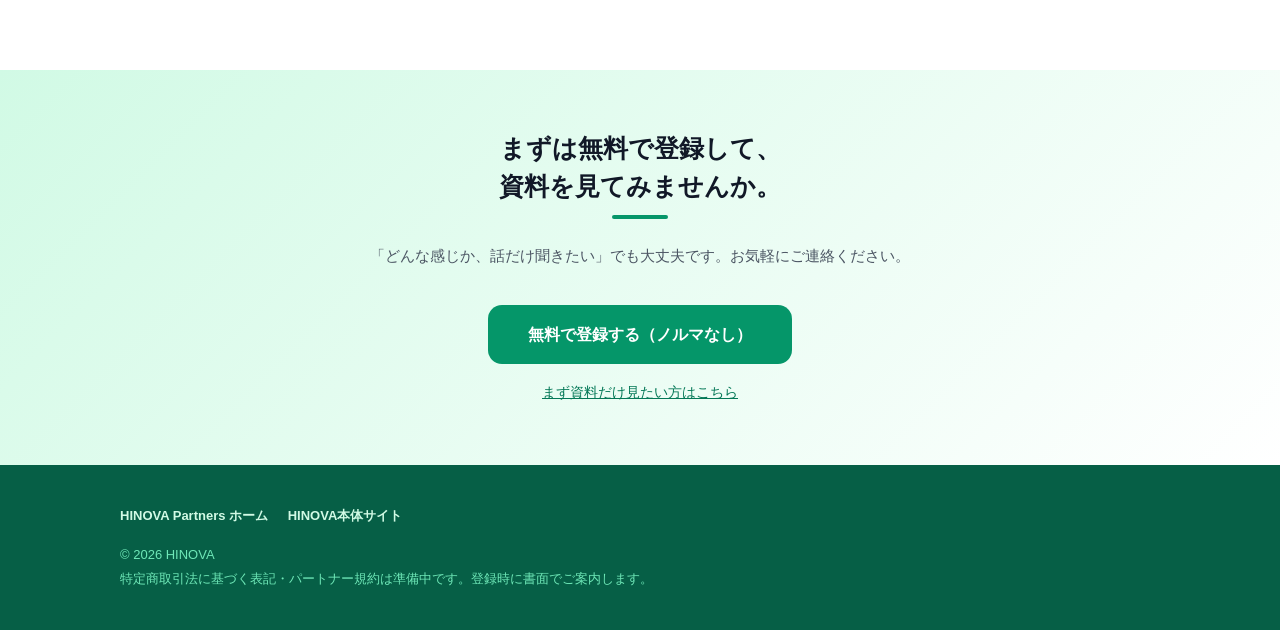
==== commit f1ffcc7f: "運営表記をHINOVAに修正(Terrace J表記を削除) Co-Authored-By: Claude Opus 4.8 <noreply@anthropic.com>" ====
--- a/index.html
+++ b/index.html
@@ -3,6 +3,8 @@
 <head>
 <meta charset="UTF-8">
 <meta name="viewport" content="width=device-width, initial-scale=1.0">
+<meta name="robots" content="noindex, nofollow, noarchive, nosnippet">
+<meta name="googlebot" content="noindex, nofollow, noarchive, nosnippet">
 <title>HINOVA Partners — 必要な人に、いいものを。無理なく、あなたのペースで。</title>
 <meta name="description" content="ノルマなし・登録無料・月0件でも大丈夫。HINOVAのサービスを身近な人にそっと紹介する、無理のない紹介パートナー制度です。紹介用URL・QR、説明資料、お礼の見える化まで用意しています。">
 <meta property="og:title" content="HINOVA Partners — 必要な人に、いいものを。">
@@ -245,7 +247,7 @@
       <a href="index.html">HINOVA Partners ホーム</a>
       <a href="https://jukuro.github.io/hinova-lp/">HINOVA本体サイト</a>
     </div>
-    <p class="copy">運営：Terrace J ／ © 2026 HINOVA<br>特定商取引法に基づく表記・パートナー規約は準備中です。登録時に書面でご案内します。</p>
+    <p class="copy">© 2026 HINOVA<br>特定商取引法に基づく表記・パートナー規約は準備中です。登録時に書面でご案内します。</p>
   </div>
 </footer>
 
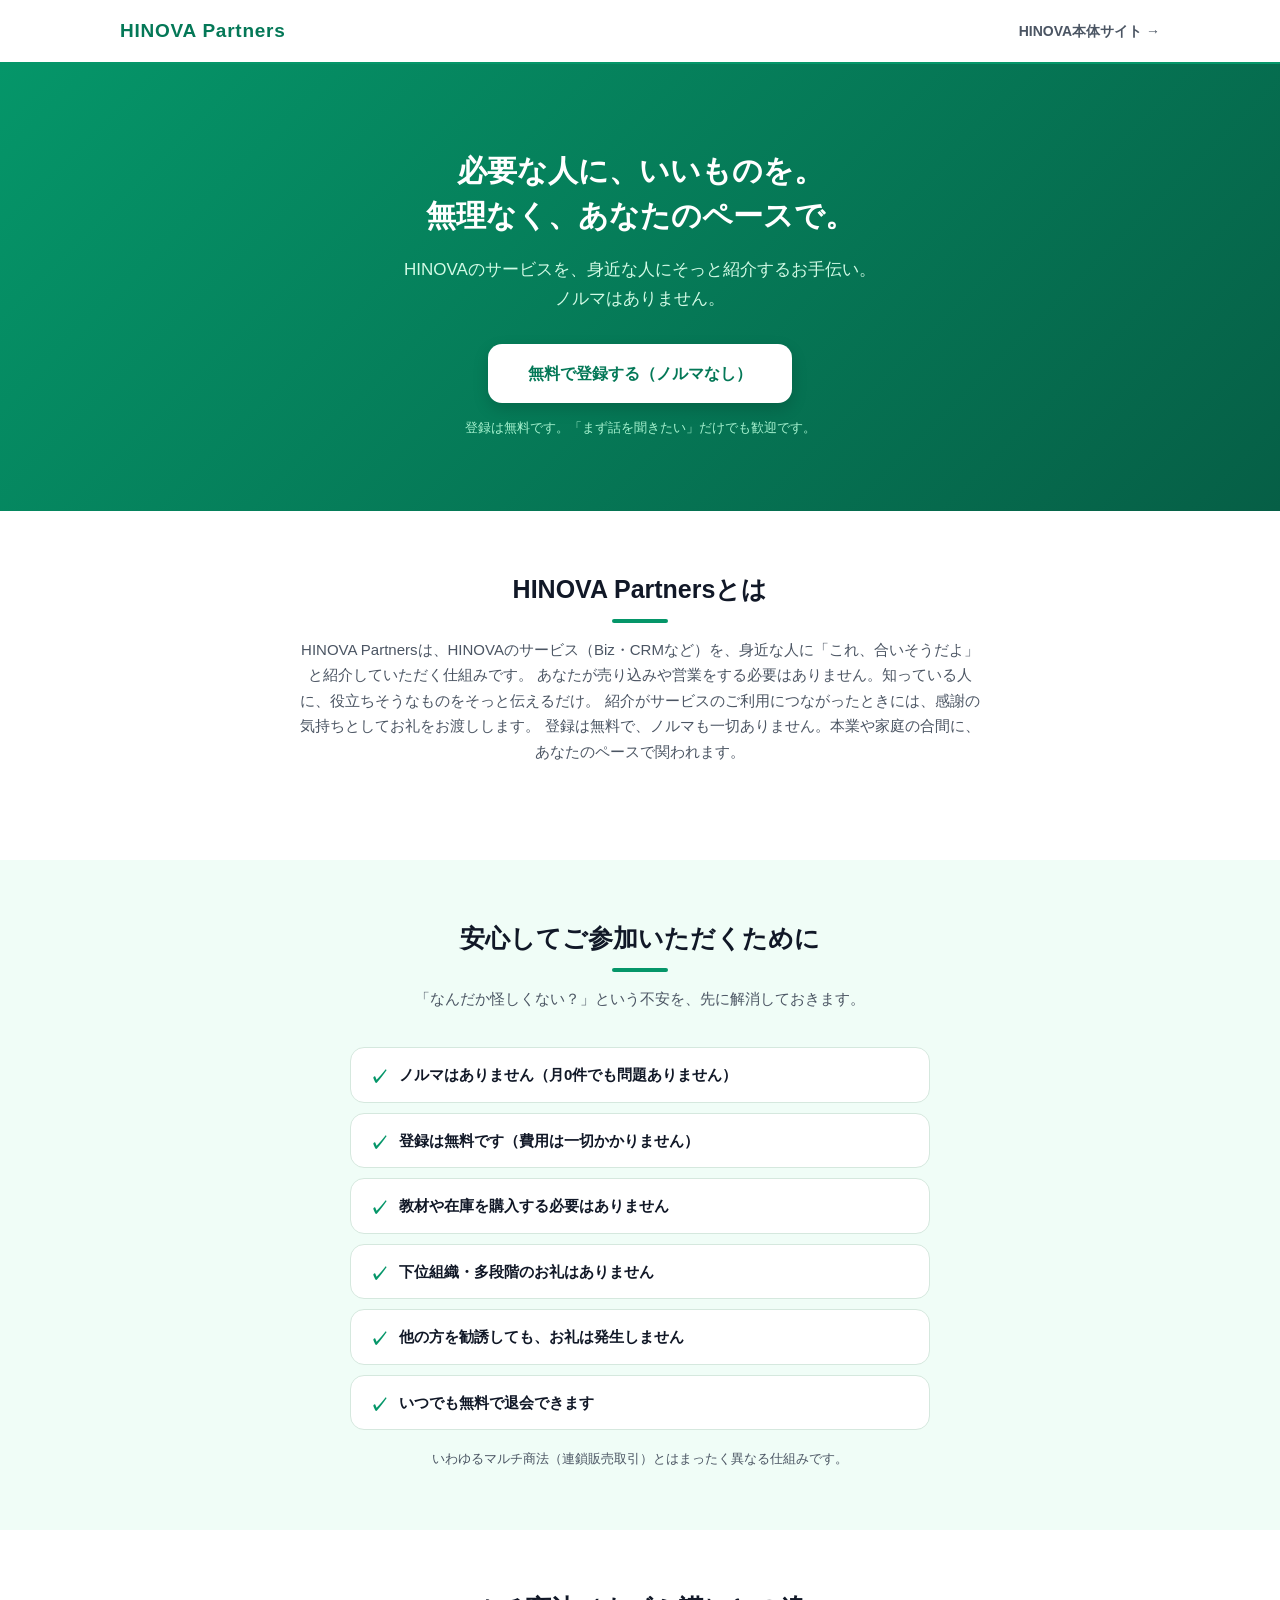
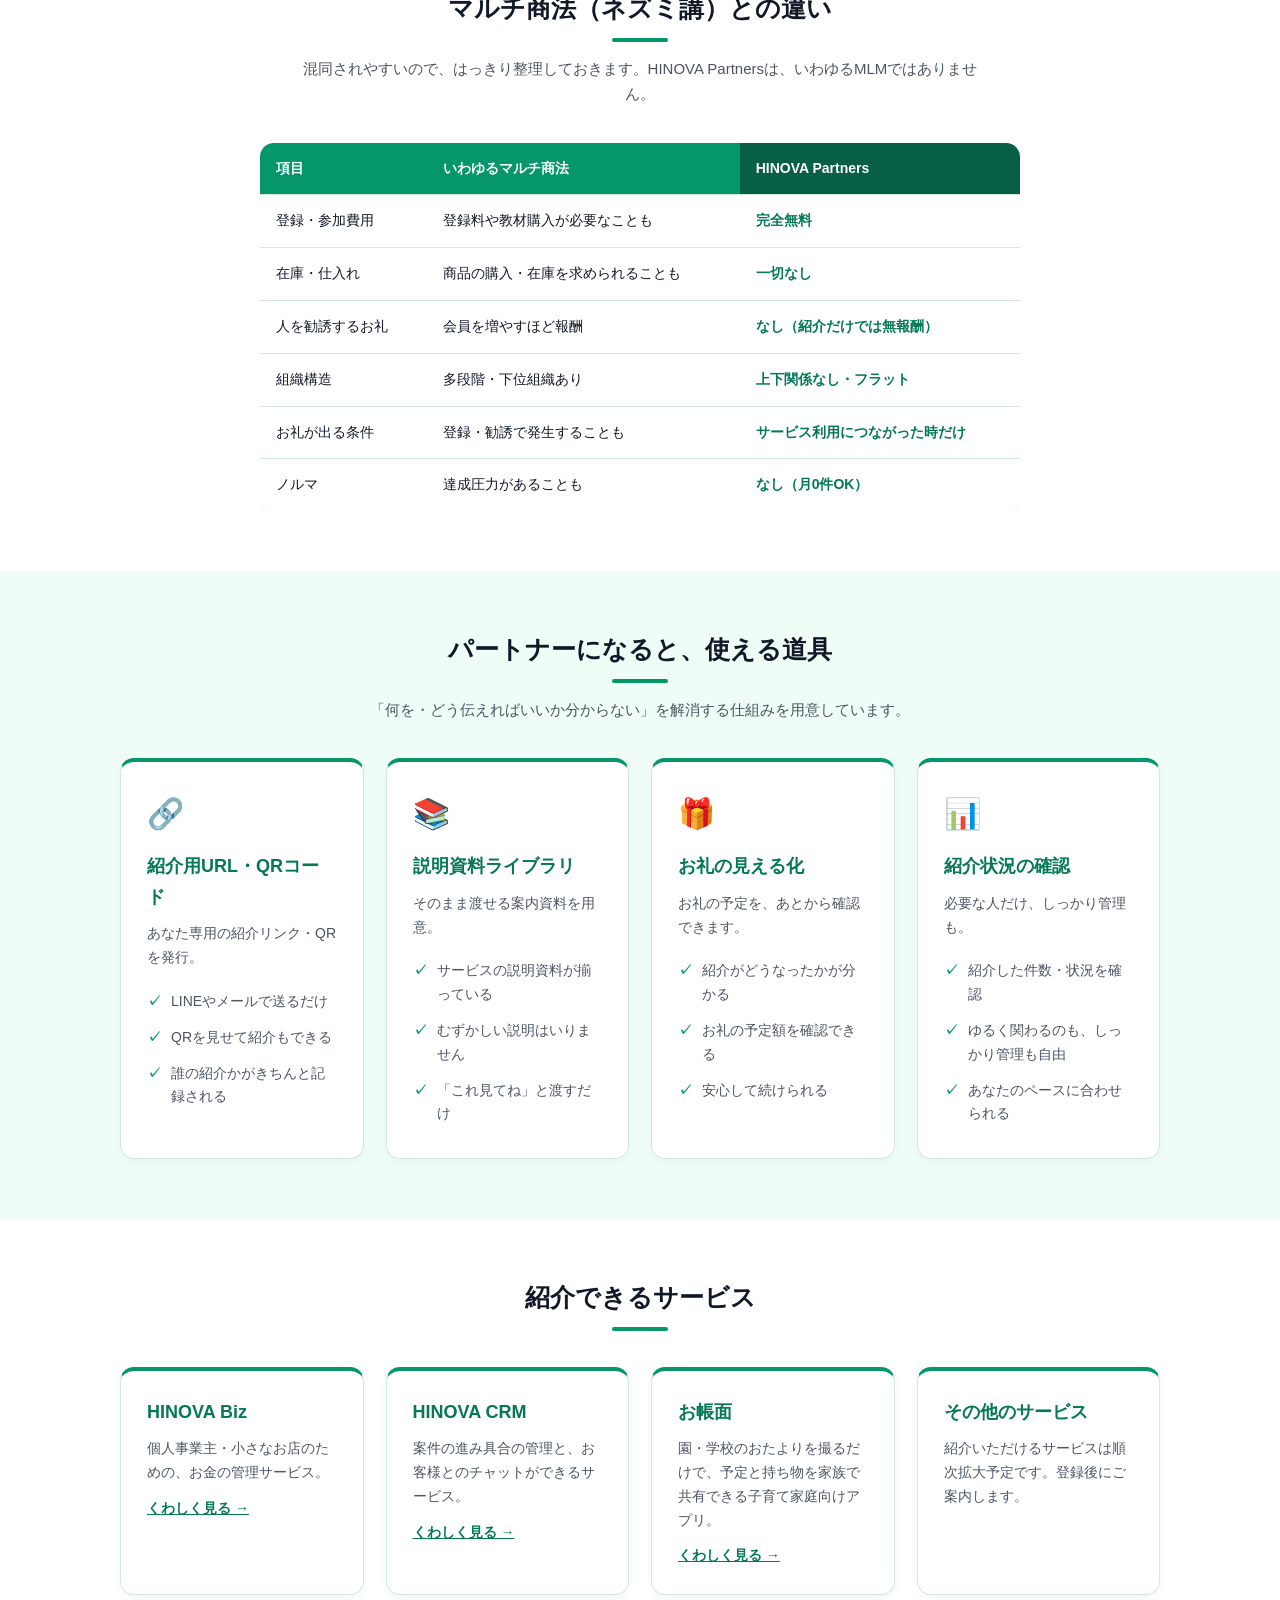
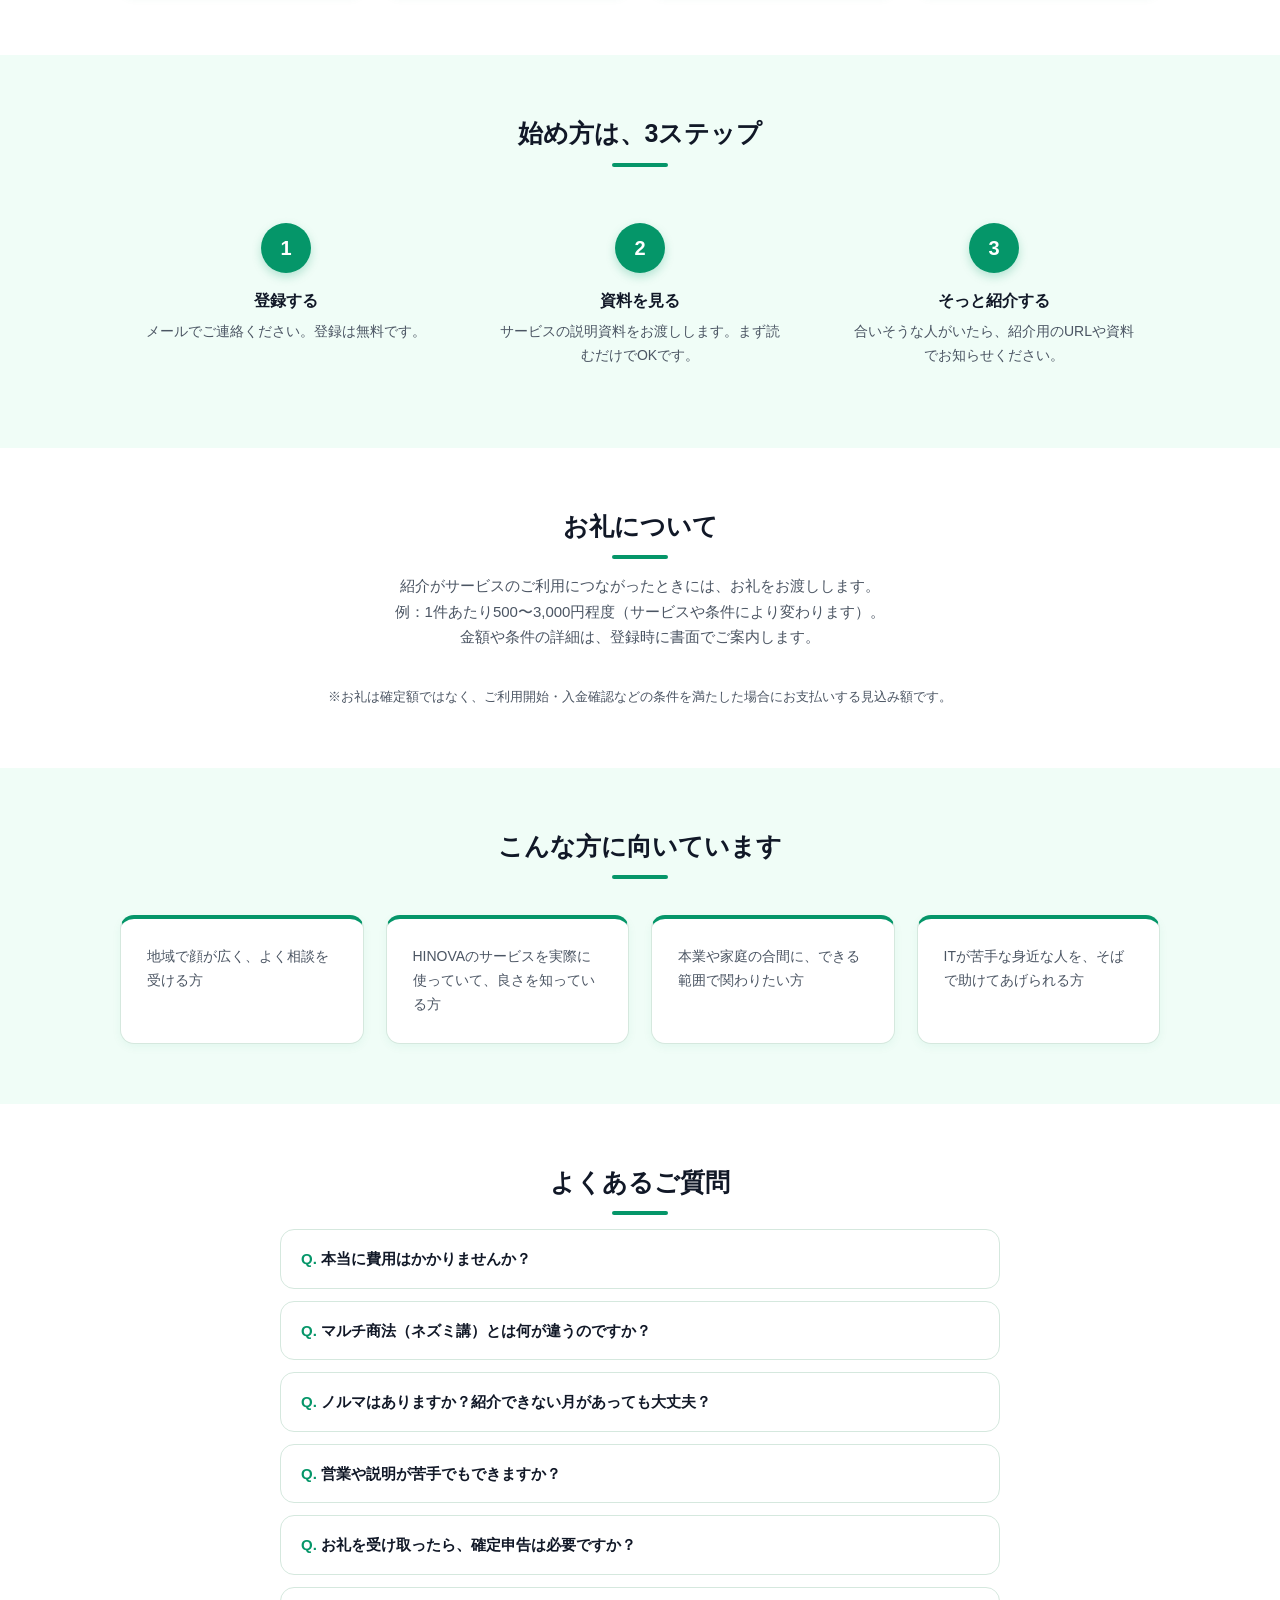
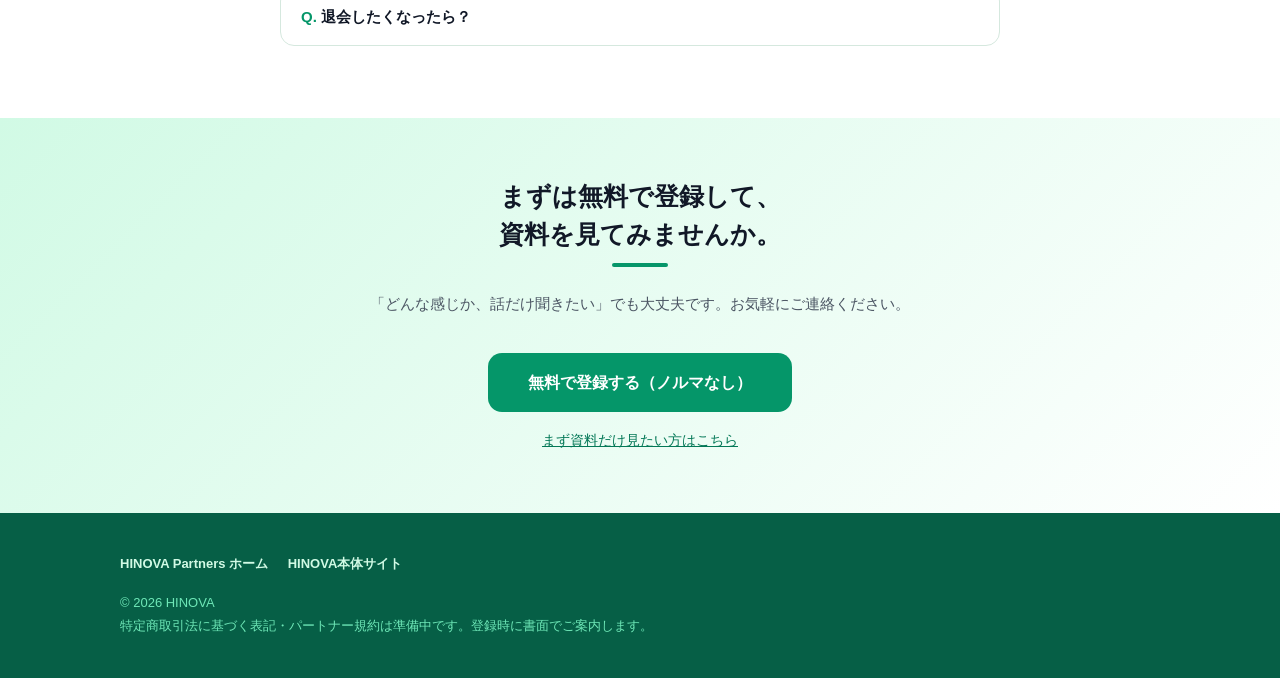
==== commit 65dfef5e: "Partners LP: CRMの説明を実機能（案件管理＋お客様チャット）に修正し、お帳面を紹介できるサービスに追加 Co-Authored-By: Claude Opus 5 <noreply@an" ====
--- a/index.html
+++ b/index.html
@@ -29,7 +29,7 @@
   <div class="container">
     <h1>必要な人に、いいものを。<br>無理なく、あなたのペースで。</h1>
     <p class="lead">HINOVAのサービスを、身近な人にそっと紹介するお手伝い。<br>ノルマはありません。</p>
-    <a class="btn" href="mailto:jukurog31@gmail.com?subject=HINOVA Partners 登録希望・問い合わせ">無料で登録する（ノルマなし）</a>
+    <a class="btn" href="mailto:jukuro@hinova.design?subject=HINOVA Partners 登録希望・問い合わせ">無料で登録する（ノルマなし）</a>
     <p class="micro">登録は無料です。「まず話を聞きたい」だけでも歓迎です。</p>
   </div>
 </div>
@@ -144,8 +144,13 @@
       </div>
       <div class="card">
         <h3>HINOVA CRM</h3>
-        <p>サロン・整体・教室業のための、顧客管理サービス。</p>
+        <p>案件の進み具合の管理と、お客様とのチャットができるサービス。</p>
         <p style="margin-top:12px"><a href="https://jukuro.github.io/hinova-lp/crm.html">くわしく見る →</a></p>
+      </div>
+      <div class="card">
+        <h3>お帳面</h3>
+        <p>園・学校のおたよりを撮るだけで、予定と持ち物を家族で共有できる子育て家庭向けアプリ。</p>
+        <p style="margin-top:12px"><a href="guide/c/ochomen.html">くわしく見る →</a></p>
       </div>
       <div class="card">
         <h3>その他のサービス</h3>
@@ -236,8 +241,8 @@
   <div class="container">
     <h2>まずは無料で登録して、<br>資料を見てみませんか。</h2>
     <p class="lead-text">「どんな感じか、話だけ聞きたい」でも大丈夫です。お気軽にご連絡ください。</p>
-    <a class="btn" href="mailto:jukurog31@gmail.com?subject=HINOVA Partners 登録希望・問い合わせ">無料で登録する（ノルマなし）</a>
-    <p style="margin-top:14px"><a href="mailto:jukurog31@gmail.com?subject=HINOVA Partners 資料希望" style="color:var(--accent-dark);font-size:14px">まず資料だけ見たい方はこちら</a></p>
+    <a class="btn" href="mailto:jukuro@hinova.design?subject=HINOVA Partners 登録希望・問い合わせ">無料で登録する（ノルマなし）</a>
+    <p style="margin-top:14px"><a href="mailto:jukuro@hinova.design?subject=HINOVA Partners 資料希望" style="color:var(--accent-dark);font-size:14px">まず資料だけ見たい方はこちら</a></p>
   </div>
 </section>
 
